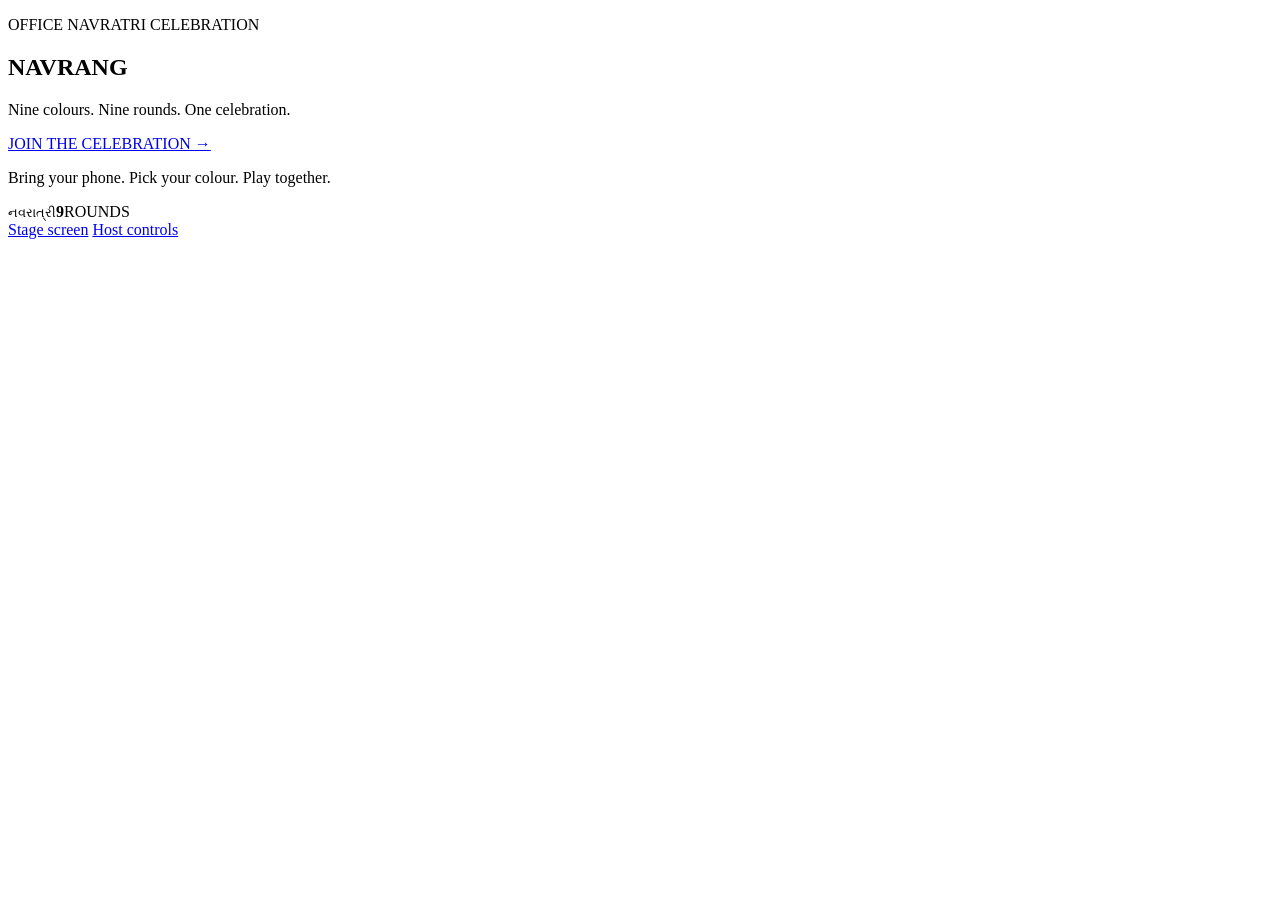
==== index.html @ 5dfbbe2d "Rebrand game as NAVRANG multiplayer experience" ====
<!doctype html>
<html lang="en">
<head>
  <meta charset="utf-8">
  <meta name="viewport" content="width=device-width,initial-scale=1,viewport-fit=cover">
  <meta name="theme-color" content="#100622">
  <title>NAVRANG</title>
  <link rel="preconnect" href="https://fonts.googleapis.com">
  <link rel="preconnect" href="https://fonts.gstatic.com" crossorigin>
  <link href="https://fonts.googleapis.com/css2?family=DM+Sans:wght@400;500;600;700;800&family=Yatra+One&display=swap" rel="stylesheet">
  <link rel="stylesheet" href="./assets/navrang.css">
</head>
<body class="home-page">
  <div class="grain"></div>
  <div class="rangoli-bg"></div>
  <main class="home-shell">
    <section class="home-copy">
      <div class="festive-mark" aria-hidden="true"><span></span><span></span><span></span></div>
      <p class="overline">OFFICE NAVRATRI CELEBRATION</p>
      <h1>NAVRANG</h1>
      <p class="home-tagline">Nine colours. Nine rounds. One celebration.</p>
      <a class="btn btn-primary btn-large" href="./play/?code=NAV26">JOIN THE CELEBRATION <span>→</span></a>
      <p class="home-note">Bring your phone. Pick your colour. Play together.</p>
    </section>

    <section class="home-orbit" aria-hidden="true">
      <div class="mandala mandala-xl">
        <i style="--n:0;--c:#ff5b54"></i><i style="--n:1;--c:#ff9f43"></i><i style="--n:2;--c:#fee440"></i>
        <i style="--n:3;--c:#37d67a"></i><i style="--n:4;--c:#00c2a8"></i><i style="--n:5;--c:#00bbf9"></i>
        <i style="--n:6;--c:#6c63ff"></i><i style="--n:7;--c:#9b5de5"></i><i style="--n:8;--c:#f15bb5"></i>
        <div class="mandala-core"><small>નવરાત્રી</small><b>9</b><span>ROUNDS</span></div>
      </div>
    </section>

    <nav class="home-tools">
      <a href="./stage/?code=NAV26">Stage screen</a>
      <a href="./host/?code=NAV26">Host controls</a>
    </nav>
  </main>
  <script>
    document.querySelectorAll("a").forEach(function(a){
      a.addEventListener("pointerdown",function(){ document.body.classList.add("tap"); });
    });
  </script>
</body>
</html>
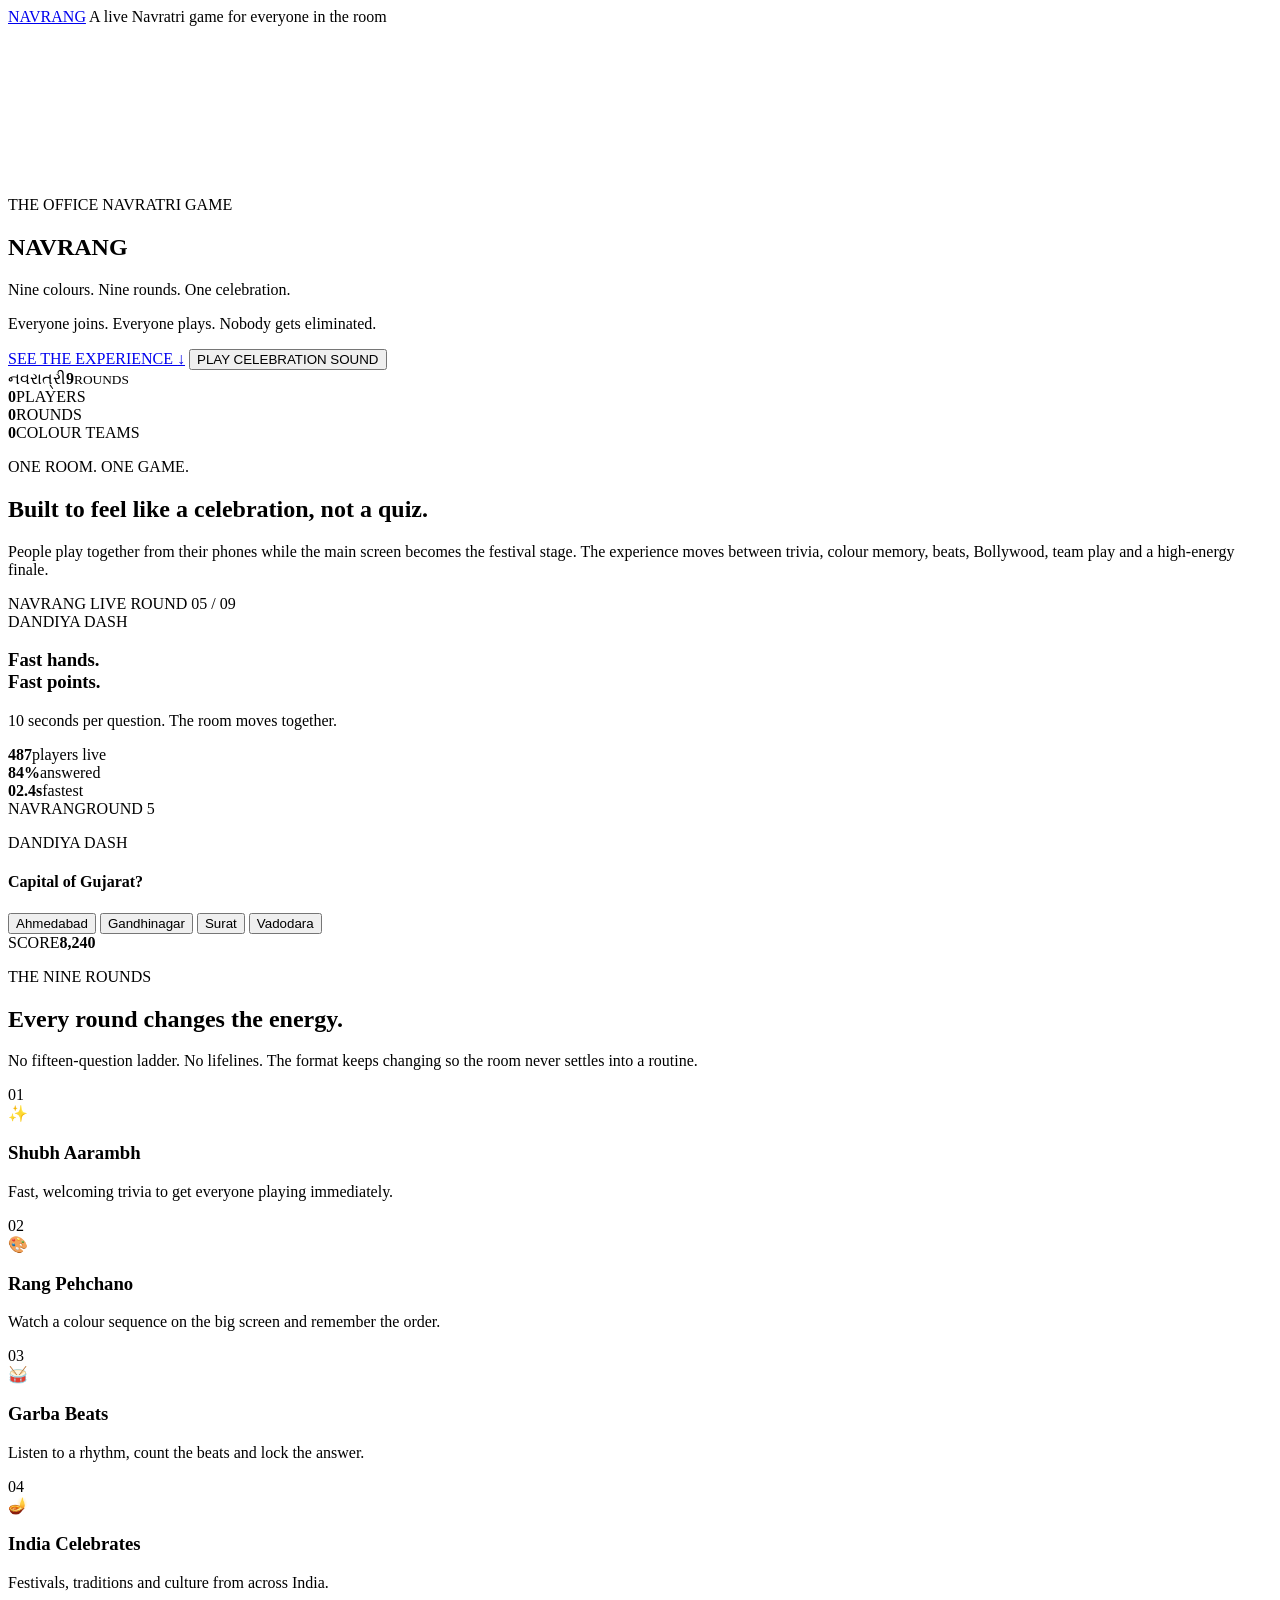
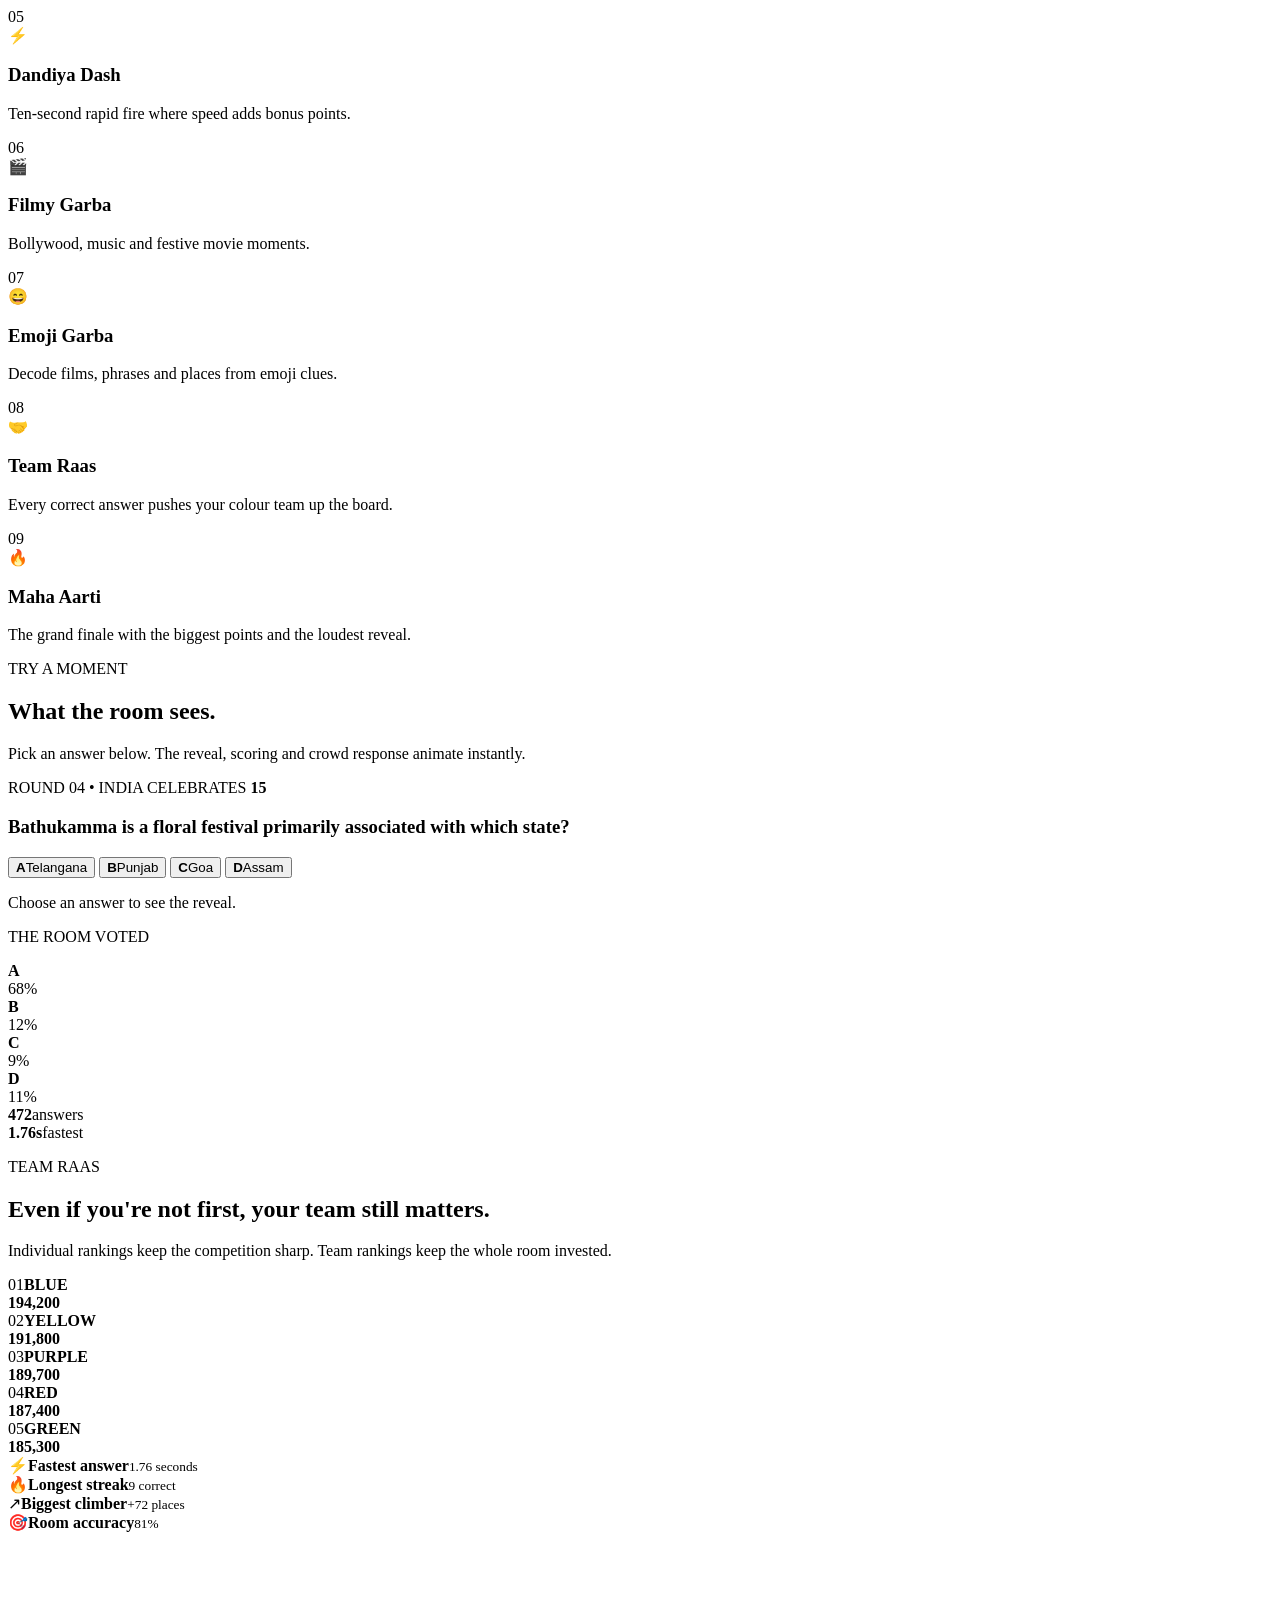
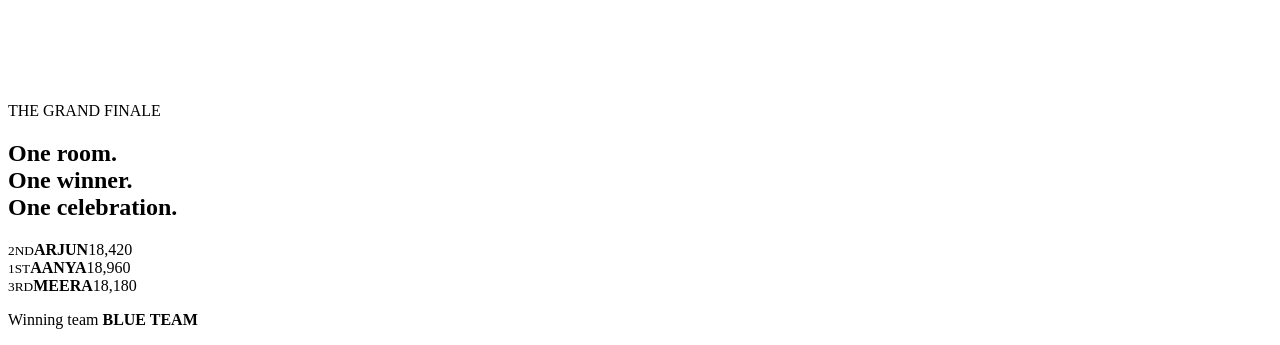
==== commit 464551a5: "Turn NAVRANG into single meeting-ready showcase" ====
--- a/index.html
+++ b/index.html
@@ -3,44 +3,224 @@
 <head>
   <meta charset="utf-8">
   <meta name="viewport" content="width=device-width,initial-scale=1,viewport-fit=cover">
-  <meta name="theme-color" content="#100622">
+  <meta name="theme-color" content="#12061f">
   <title>NAVRANG</title>
+  <meta name="description" content="NAVRANG is a live Navratri celebration game designed for large office audiences.">
   <link rel="preconnect" href="https://fonts.googleapis.com">
   <link rel="preconnect" href="https://fonts.gstatic.com" crossorigin>
   <link href="https://fonts.googleapis.com/css2?family=DM+Sans:wght@400;500;600;700;800&family=Yatra+One&display=swap" rel="stylesheet">
-  <link rel="stylesheet" href="./assets/navrang.css">
+  <link rel="stylesheet" href="./assets/showcase.css">
 </head>
-<body class="home-page">
-  <div class="grain"></div>
-  <div class="rangoli-bg"></div>
-  <main class="home-shell">
-    <section class="home-copy">
-      <div class="festive-mark" aria-hidden="true"><span></span><span></span><span></span></div>
-      <p class="overline">OFFICE NAVRATRI CELEBRATION</p>
-      <h1>NAVRANG</h1>
-      <p class="home-tagline">Nine colours. Nine rounds. One celebration.</p>
-      <a class="btn btn-primary btn-large" href="./play/?code=NAV26">JOIN THE CELEBRATION <span>→</span></a>
-      <p class="home-note">Bring your phone. Pick your colour. Play together.</p>
-    </section>
-
-    <section class="home-orbit" aria-hidden="true">
-      <div class="mandala mandala-xl">
-        <i style="--n:0;--c:#ff5b54"></i><i style="--n:1;--c:#ff9f43"></i><i style="--n:2;--c:#fee440"></i>
-        <i style="--n:3;--c:#37d67a"></i><i style="--n:4;--c:#00c2a8"></i><i style="--n:5;--c:#00bbf9"></i>
-        <i style="--n:6;--c:#6c63ff"></i><i style="--n:7;--c:#9b5de5"></i><i style="--n:8;--c:#f15bb5"></i>
-        <div class="mandala-core"><small>નવરાત્રી</small><b>9</b><span>ROUNDS</span></div>
-      </div>
-    </section>
-
-    <nav class="home-tools">
-      <a href="./stage/?code=NAV26">Stage screen</a>
-      <a href="./host/?code=NAV26">Host controls</a>
-    </nav>
+<body>
+  <div class="noise" aria-hidden="true"></div>
+
+  <header class="topbar">
+    <a class="brand" href="#top">NAVRANG</a>
+    <span class="topline">A live Navratri game for everyone in the room</span>
+  </header>
+
+  <main id="top">
+    <section class="hero">
+      <video class="hero-video" autoplay muted loop playsinline>
+        <source src="./assets/navratri-intro.mp4" type="video/mp4">
+      </video>
+      <div class="hero-glow hero-glow-one"></div>
+      <div class="hero-glow hero-glow-two"></div>
+
+      <div class="hero-copy">
+        <p class="eyebrow">THE OFFICE NAVRATRI GAME</p>
+        <h1>NAVRANG</h1>
+        <p class="hero-line">Nine colours. Nine rounds. One celebration.</p>
+        <p class="hero-sub">Everyone joins. Everyone plays. Nobody gets eliminated.</p>
+        <div class="hero-actions">
+          <a class="primary-btn" href="#experience">SEE THE EXPERIENCE <span>↓</span></a>
+          <button class="sound-btn" id="soundBtn" type="button">PLAY CELEBRATION SOUND</button>
+        </div>
+      </div>
+
+      <div class="hero-mandala" aria-hidden="true">
+        <div class="petal" style="--i:0;--c:#ff5b54"></div>
+        <div class="petal" style="--i:1;--c:#ff9f43"></div>
+        <div class="petal" style="--i:2;--c:#fee440"></div>
+        <div class="petal" style="--i:3;--c:#37d67a"></div>
+        <div class="petal" style="--i:4;--c:#00c2a8"></div>
+        <div class="petal" style="--i:5;--c:#00bbf9"></div>
+        <div class="petal" style="--i:6;--c:#6c63ff"></div>
+        <div class="petal" style="--i:7;--c:#9b5de5"></div>
+        <div class="petal" style="--i:8;--c:#f15bb5"></div>
+        <div class="mandala-center"><span>નવરાત્રી</span><b>9</b><small>ROUNDS</small></div>
+      </div>
+
+      <div class="hero-stats">
+        <div><strong data-count="500">0</strong><span>PLAYERS</span></div>
+        <div><strong data-count="9">0</strong><span>ROUNDS</span></div>
+        <div><strong data-count="5">0</strong><span>COLOUR TEAMS</span></div>
+      </div>
+    </section>
+
+    <section class="section intro" id="experience">
+      <div class="section-copy">
+        <p class="eyebrow">ONE ROOM. ONE GAME.</p>
+        <h2>Built to feel like a celebration, not a quiz.</h2>
+        <p>People play together from their phones while the main screen becomes the festival stage. The experience moves between trivia, colour memory, beats, Bollywood, team play and a high-energy finale.</p>
+      </div>
+
+      <div class="stage-preview">
+        <div class="stage-screen">
+          <div class="stage-header">
+            <span>NAVRANG LIVE</span>
+            <span>ROUND 05 / 09</span>
+          </div>
+          <div class="stage-title">
+            <span class="round-chip">DANDIYA DASH</span>
+            <h3>Fast hands.<br>Fast points.</h3>
+            <p>10 seconds per question. The room moves together.</p>
+          </div>
+          <div class="stage-ticker">
+            <div><b>487</b><span>players live</span></div>
+            <div><b>84%</b><span>answered</span></div>
+            <div><b>02.4s</b><span>fastest</span></div>
+          </div>
+        </div>
+
+        <div class="phone-preview">
+          <div class="phone-top"><span>NAVRANG</span><span>ROUND 5</span></div>
+          <p class="phone-category">DANDIYA DASH</p>
+          <h4>Capital of Gujarat?</h4>
+          <button>Ahmedabad</button>
+          <button class="phone-selected">Gandhinagar</button>
+          <button>Surat</button>
+          <button>Vadodara</button>
+          <div class="phone-score"><span>SCORE</span><strong>8,240</strong></div>
+        </div>
+      </div>
+    </section>
+
+    <section class="section rounds-section">
+      <div class="section-heading">
+        <div>
+          <p class="eyebrow">THE NINE ROUNDS</p>
+          <h2>Every round changes the energy.</h2>
+        </div>
+        <p>No fifteen-question ladder. No lifelines. The format keeps changing so the room never settles into a routine.</p>
+      </div>
+
+      <div class="round-grid">
+        <article class="round-card" style="--accent:#ffb347">
+          <span>01</span><div class="round-icon">✨</div><h3>Shubh Aarambh</h3><p>Fast, welcoming trivia to get everyone playing immediately.</p>
+        </article>
+        <article class="round-card" style="--accent:#ff4d8d">
+          <span>02</span><div class="round-icon">🎨</div><h3>Rang Pehchano</h3><p>Watch a colour sequence on the big screen and remember the order.</p>
+        </article>
+        <article class="round-card" style="--accent:#9b5de5">
+          <span>03</span><div class="round-icon">🥁</div><h3>Garba Beats</h3><p>Listen to a rhythm, count the beats and lock the answer.</p>
+        </article>
+        <article class="round-card" style="--accent:#00c2a8">
+          <span>04</span><div class="round-icon">🪔</div><h3>India Celebrates</h3><p>Festivals, traditions and culture from across India.</p>
+        </article>
+        <article class="round-card" style="--accent:#ff6b35">
+          <span>05</span><div class="round-icon">⚡</div><h3>Dandiya Dash</h3><p>Ten-second rapid fire where speed adds bonus points.</p>
+        </article>
+        <article class="round-card" style="--accent:#ffd166">
+          <span>06</span><div class="round-icon">🎬</div><h3>Filmy Garba</h3><p>Bollywood, music and festive movie moments.</p>
+        </article>
+        <article class="round-card" style="--accent:#f15bb5">
+          <span>07</span><div class="round-icon">😄</div><h3>Emoji Garba</h3><p>Decode films, phrases and places from emoji clues.</p>
+        </article>
+        <article class="round-card" style="--accent:#00bbf9">
+          <span>08</span><div class="round-icon">🤝</div><h3>Team Raas</h3><p>Every correct answer pushes your colour team up the board.</p>
+        </article>
+        <article class="round-card finale-card" style="--accent:#fee440">
+          <span>09</span><div class="round-icon">🔥</div><h3>Maha Aarti</h3><p>The grand finale with the biggest points and the loudest reveal.</p>
+        </article>
+      </div>
+    </section>
+
+    <section class="section live-demo-section">
+      <div class="section-heading">
+        <div>
+          <p class="eyebrow">TRY A MOMENT</p>
+          <h2>What the room sees.</h2>
+        </div>
+        <p>Pick an answer below. The reveal, scoring and crowd response animate instantly.</p>
+      </div>
+
+      <div class="live-demo">
+        <div class="question-card">
+          <div class="question-top">
+            <span>ROUND 04 • INDIA CELEBRATES</span>
+            <strong id="demoTimer">15</strong>
+          </div>
+          <h3>Bathukamma is a floral festival primarily associated with which state?</h3>
+          <div class="answer-grid" id="answerGrid">
+            <button data-answer="0"><b>A</b><span>Telangana</span></button>
+            <button data-answer="1"><b>B</b><span>Punjab</span></button>
+            <button data-answer="2"><b>C</b><span>Goa</span></button>
+            <button data-answer="3"><b>D</b><span>Assam</span></button>
+          </div>
+          <div class="demo-result" id="demoResult">
+            <p>Choose an answer to see the reveal.</p>
+          </div>
+        </div>
+
+        <div class="crowd-card">
+          <p class="eyebrow">THE ROOM VOTED</p>
+          <div class="vote-row"><b>A</b><div><i data-width="68"></i></div><span>68%</span></div>
+          <div class="vote-row"><b>B</b><div><i data-width="12"></i></div><span>12%</span></div>
+          <div class="vote-row"><b>C</b><div><i data-width="9"></i></div><span>9%</span></div>
+          <div class="vote-row"><b>D</b><div><i data-width="11"></i></div><span>11%</span></div>
+
+          <div class="crowd-meta">
+            <div><strong>472</strong><span>answers</span></div>
+            <div><strong>1.76s</strong><span>fastest</span></div>
+          </div>
+        </div>
+      </div>
+    </section>
+
+    <section class="section teams-section">
+      <div class="section-heading">
+        <div>
+          <p class="eyebrow">TEAM RAAS</p>
+          <h2>Even if you're not first, your team still matters.</h2>
+        </div>
+        <p>Individual rankings keep the competition sharp. Team rankings keep the whole room invested.</p>
+      </div>
+
+      <div class="team-board">
+        <div class="team-row" style="--team:#00bbf9"><span>01</span><b>BLUE</b><div><i style="--w:96%"></i></div><strong>194,200</strong></div>
+        <div class="team-row" style="--team:#fee440"><span>02</span><b>YELLOW</b><div><i style="--w:91%"></i></div><strong>191,800</strong></div>
+        <div class="team-row" style="--team:#9b5de5"><span>03</span><b>PURPLE</b><div><i style="--w:86%"></i></div><strong>189,700</strong></div>
+        <div class="team-row" style="--team:#ff5b54"><span>04</span><b>RED</b><div><i style="--w:79%"></i></div><strong>187,400</strong></div>
+        <div class="team-row" style="--team:#37d67a"><span>05</span><b>GREEN</b><div><i style="--w:72%"></i></div><strong>185,300</strong></div>
+      </div>
+
+      <div class="micro-awards">
+        <div><span>⚡</span><strong>Fastest answer</strong><small>1.76 seconds</small></div>
+        <div><span>🔥</span><strong>Longest streak</strong><small>9 correct</small></div>
+        <div><span>↗</span><strong>Biggest climber</strong><small>+72 places</small></div>
+        <div><span>🎯</span><strong>Room accuracy</strong><small>81%</small></div>
+      </div>
+    </section>
+
+    <section class="final-section">
+      <video class="final-video" autoplay muted loop playsinline>
+        <source src="./assets/navratri-victory.mp4" type="video/mp4">
+      </video>
+      <canvas id="confetti"></canvas>
+      <div class="final-copy">
+        <p class="eyebrow">THE GRAND FINALE</p>
+        <h2>One room.<br>One winner.<br><span>One celebration.</span></h2>
+        <div class="podium">
+          <div class="podium-place second"><small>2ND</small><strong>ARJUN</strong><span>18,420</span></div>
+          <div class="podium-place first"><small>1ST</small><strong>AANYA</strong><span>18,960</span></div>
+          <div class="podium-place third"><small>3RD</small><strong>MEERA</strong><span>18,180</span></div>
+        </div>
+        <p class="winning-team">Winning team <strong>BLUE TEAM</strong></p>
+      </div>
+    </section>
   </main>
-  <script>
-    document.querySelectorAll("a").forEach(function(a){
-      a.addEventListener("pointerdown",function(){ document.body.classList.add("tap"); });
-    });
-  </script>
+
+  <script src="./assets/showcase.js"></script>
 </body>
 </html>
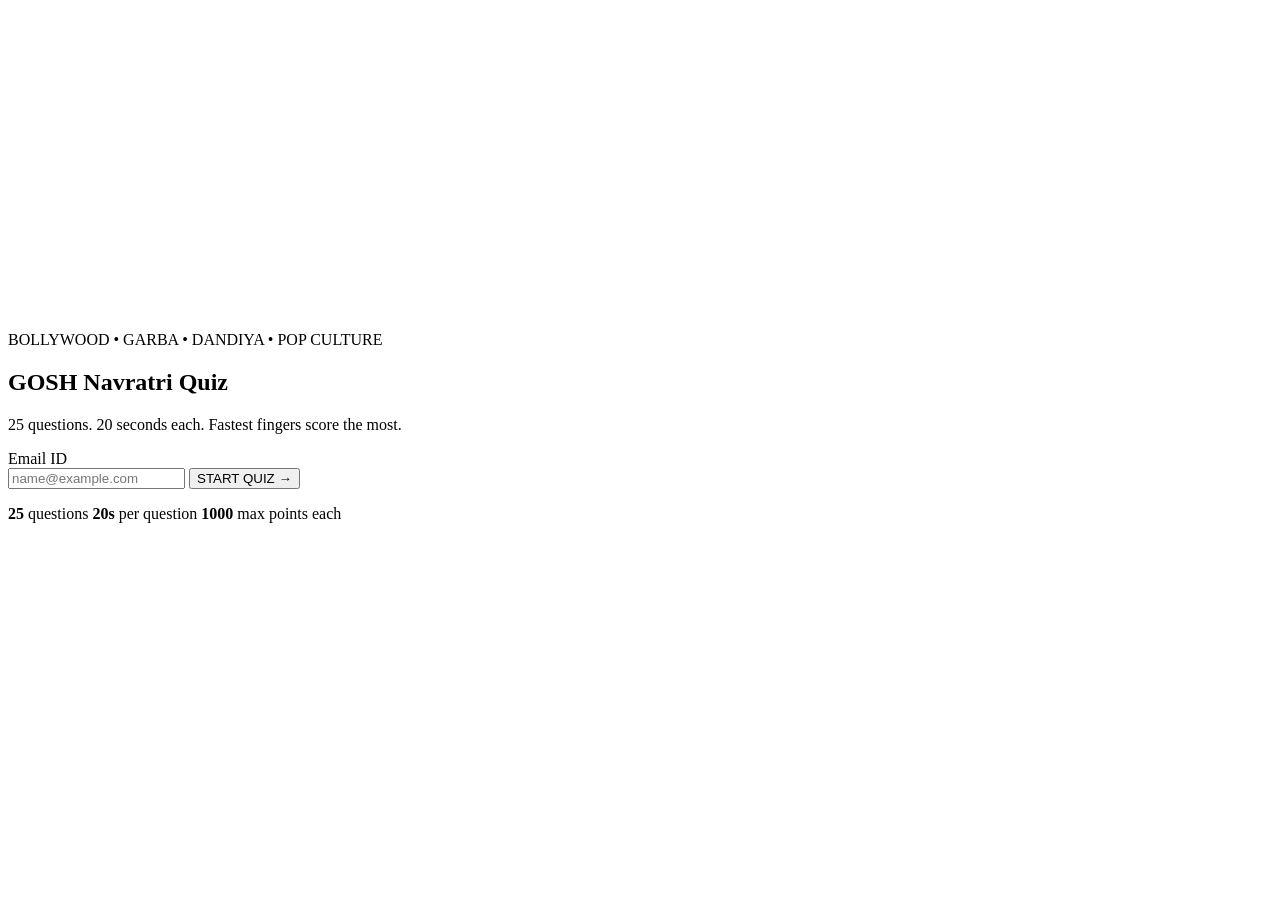
==== commit 1384f45f: "Build GOSH Navratri fastest-finger quiz" ====
--- a/index.html
+++ b/index.html
@@ -2,225 +2,99 @@
 <html lang="en">
 <head>
   <meta charset="utf-8">
-  <meta name="viewport" content="width=device-width,initial-scale=1,viewport-fit=cover">
-  <meta name="theme-color" content="#12061f">
-  <title>NAVRANG</title>
-  <meta name="description" content="NAVRANG is a live Navratri celebration game designed for large office audiences.">
+  <meta name="viewport" content="width=device-width,initial-scale=1,viewport-fit=cover,user-scalable=no">
+  <meta name="theme-color" content="#070b11">
+  <title>GOSH Navratri Quiz</title>
+  <meta name="description" content="GOSH Navratri Quiz - 25 Bollywood and Navratri culture questions. Fastest fingers first.">
   <link rel="preconnect" href="https://fonts.googleapis.com">
   <link rel="preconnect" href="https://fonts.gstatic.com" crossorigin>
-  <link href="https://fonts.googleapis.com/css2?family=DM+Sans:wght@400;500;600;700;800&family=Yatra+One&display=swap" rel="stylesheet">
-  <link rel="stylesheet" href="./assets/showcase.css">
+  <link href="https://fonts.googleapis.com/css2?family=DM+Sans:wght@400;500;600;700;800&display=swap" rel="stylesheet">
+  <link rel="stylesheet" href="./assets/quiz.css">
 </head>
 <body>
-  <div class="noise" aria-hidden="true"></div>
+  <main id="app">
+    <section id="startScreen" class="screen start-screen">
+      <div class="festive-dots" aria-hidden="true"></div>
+      <div class="start-card">
+        <img class="gosh-logo" src="./assets/gosh-logo.webp" alt="GOSH - GUS on Staff Happiness">
+        <p class="kicker">BOLLYWOOD • GARBA • DANDIYA • POP CULTURE</p>
+        <h1>GOSH Navratri Quiz</h1>
+        <p class="sub">25 questions. 20 seconds each. Fastest fingers score the most.</p>
 
-  <header class="topbar">
-    <a class="brand" href="#top">NAVRANG</a>
-    <span class="topline">A live Navratri game for everyone in the room</span>
-  </header>
+        <form id="startForm" novalidate>
+          <label for="email">Email ID</label>
+          <div class="email-row">
+            <input id="email" type="email" autocomplete="email" placeholder="name@example.com" required>
+            <button id="startButton" type="submit">START QUIZ <span>→</span></button>
+          </div>
+          <p id="startError" class="error" aria-live="polite"></p>
+        </form>
 
-  <main id="top">
-    <section class="hero">
-      <video class="hero-video" autoplay muted loop playsinline>
-        <source src="./assets/navratri-intro.mp4" type="video/mp4">
-      </video>
-      <div class="hero-glow hero-glow-one"></div>
-      <div class="hero-glow hero-glow-two"></div>
-
-      <div class="hero-copy">
-        <p class="eyebrow">THE OFFICE NAVRATRI GAME</p>
-        <h1>NAVRANG</h1>
-        <p class="hero-line">Nine colours. Nine rounds. One celebration.</p>
-        <p class="hero-sub">Everyone joins. Everyone plays. Nobody gets eliminated.</p>
-        <div class="hero-actions">
-          <a class="primary-btn" href="#experience">SEE THE EXPERIENCE <span>↓</span></a>
-          <button class="sound-btn" id="soundBtn" type="button">PLAY CELEBRATION SOUND</button>
-        </div>
-      </div>
-
-      <div class="hero-mandala" aria-hidden="true">
-        <div class="petal" style="--i:0;--c:#ff5b54"></div>
-        <div class="petal" style="--i:1;--c:#ff9f43"></div>
-        <div class="petal" style="--i:2;--c:#fee440"></div>
-        <div class="petal" style="--i:3;--c:#37d67a"></div>
-        <div class="petal" style="--i:4;--c:#00c2a8"></div>
-        <div class="petal" style="--i:5;--c:#00bbf9"></div>
-        <div class="petal" style="--i:6;--c:#6c63ff"></div>
-        <div class="petal" style="--i:7;--c:#9b5de5"></div>
-        <div class="petal" style="--i:8;--c:#f15bb5"></div>
-        <div class="mandala-center"><span>નવરાત્રી</span><b>9</b><small>ROUNDS</small></div>
-      </div>
-
-      <div class="hero-stats">
-        <div><strong data-count="500">0</strong><span>PLAYERS</span></div>
-        <div><strong data-count="9">0</strong><span>ROUNDS</span></div>
-        <div><strong data-count="5">0</strong><span>COLOUR TEAMS</span></div>
-      </div>
-    </section>
-
-    <section class="section intro" id="experience">
-      <div class="section-copy">
-        <p class="eyebrow">ONE ROOM. ONE GAME.</p>
-        <h2>Built to feel like a celebration, not a quiz.</h2>
-        <p>People play together from their phones while the main screen becomes the festival stage. The experience moves between trivia, colour memory, beats, Bollywood, team play and a high-energy finale.</p>
-      </div>
-
-      <div class="stage-preview">
-        <div class="stage-screen">
-          <div class="stage-header">
-            <span>NAVRANG LIVE</span>
-            <span>ROUND 05 / 09</span>
-          </div>
-          <div class="stage-title">
-            <span class="round-chip">DANDIYA DASH</span>
-            <h3>Fast hands.<br>Fast points.</h3>
-            <p>10 seconds per question. The room moves together.</p>
-          </div>
-          <div class="stage-ticker">
-            <div><b>487</b><span>players live</span></div>
-            <div><b>84%</b><span>answered</span></div>
-            <div><b>02.4s</b><span>fastest</span></div>
-          </div>
-        </div>
-
-        <div class="phone-preview">
-          <div class="phone-top"><span>NAVRANG</span><span>ROUND 5</span></div>
-          <p class="phone-category">DANDIYA DASH</p>
-          <h4>Capital of Gujarat?</h4>
-          <button>Ahmedabad</button>
-          <button class="phone-selected">Gandhinagar</button>
-          <button>Surat</button>
-          <button>Vadodara</button>
-          <div class="phone-score"><span>SCORE</span><strong>8,240</strong></div>
+        <div class="rules">
+          <span><b>25</b> questions</span>
+          <span><b>20s</b> per question</span>
+          <span><b>1000</b> max points each</span>
         </div>
       </div>
     </section>
 
-    <section class="section rounds-section">
-      <div class="section-heading">
-        <div>
-          <p class="eyebrow">THE NINE ROUNDS</p>
-          <h2>Every round changes the energy.</h2>
+    <section id="quizScreen" class="screen quiz-screen" hidden>
+      <header class="quiz-header">
+        <img src="./assets/gosh-logo.webp" alt="GOSH">
+        <div class="question-count"><span>QUESTION</span><strong id="questionNumber">1 / 25</strong></div>
+        <div class="score-box"><span>SCORE</span><strong id="score">0</strong></div>
+      </header>
+
+      <div class="progress-track"><i id="progressBar"></i></div>
+
+      <div class="quiz-main">
+        <div class="timer-wrap" aria-label="Question timer">
+          <svg viewBox="0 0 120 120" aria-hidden="true">
+            <circle class="timer-bg" cx="60" cy="60" r="52"></circle>
+            <circle id="timerRing" class="timer-ring" cx="60" cy="60" r="52"></circle>
+          </svg>
+          <div><strong id="timer">20</strong><span>SECONDS</span></div>
         </div>
-        <p>No fifteen-question ladder. No lifelines. The format keeps changing so the room never settles into a routine.</p>
+
+        <div class="question-wrap">
+          <p id="category" class="category">BOLLYWOOD</p>
+          <h2 id="questionText"></h2>
+          <div id="answers" class="answers"></div>
+          <div id="feedback" class="feedback" aria-live="polite"></div>
+        </div>
       </div>
 
-      <div class="round-grid">
-        <article class="round-card" style="--accent:#ffb347">
-          <span>01</span><div class="round-icon">✨</div><h3>Shubh Aarambh</h3><p>Fast, welcoming trivia to get everyone playing immediately.</p>
-        </article>
-        <article class="round-card" style="--accent:#ff4d8d">
-          <span>02</span><div class="round-icon">🎨</div><h3>Rang Pehchano</h3><p>Watch a colour sequence on the big screen and remember the order.</p>
-        </article>
-        <article class="round-card" style="--accent:#9b5de5">
-          <span>03</span><div class="round-icon">🥁</div><h3>Garba Beats</h3><p>Listen to a rhythm, count the beats and lock the answer.</p>
-        </article>
-        <article class="round-card" style="--accent:#00c2a8">
-          <span>04</span><div class="round-icon">🪔</div><h3>India Celebrates</h3><p>Festivals, traditions and culture from across India.</p>
-        </article>
-        <article class="round-card" style="--accent:#ff6b35">
-          <span>05</span><div class="round-icon">⚡</div><h3>Dandiya Dash</h3><p>Ten-second rapid fire where speed adds bonus points.</p>
-        </article>
-        <article class="round-card" style="--accent:#ffd166">
-          <span>06</span><div class="round-icon">🎬</div><h3>Filmy Garba</h3><p>Bollywood, music and festive movie moments.</p>
-        </article>
-        <article class="round-card" style="--accent:#f15bb5">
-          <span>07</span><div class="round-icon">😄</div><h3>Emoji Garba</h3><p>Decode films, phrases and places from emoji clues.</p>
-        </article>
-        <article class="round-card" style="--accent:#00bbf9">
-          <span>08</span><div class="round-icon">🤝</div><h3>Team Raas</h3><p>Every correct answer pushes your colour team up the board.</p>
-        </article>
-        <article class="round-card finale-card" style="--accent:#fee440">
-          <span>09</span><div class="round-icon">🔥</div><h3>Maha Aarti</h3><p>The grand finale with the biggest points and the loudest reveal.</p>
-        </article>
+      <footer class="quiz-footer">
+        <span id="playerEmail"></span>
+        <span>FASTEST FINGERS FIRST</span>
+      </footer>
+    </section>
+
+    <section id="resultScreen" class="screen result-screen" hidden>
+      <div class="result-card">
+        <img class="result-logo" src="./assets/gosh-logo.webp" alt="GOSH">
+        <p class="kicker">QUIZ COMPLETE</p>
+        <h2>That was filmi.</h2>
+        <div class="final-score"><span>FINAL SCORE</span><strong id="finalScore">0</strong><small>/ 25,000</small></div>
+        <div class="result-stats">
+          <div><span>CORRECT</span><strong id="correctCount">0 / 25</strong></div>
+          <div><span>AVG RESPONSE</span><strong id="avgTime">0.00s</strong></div>
+          <div><span>FASTEST</span><strong id="fastestTime">0.00s</strong></div>
+        </div>
+        <p id="resultEmail" class="result-email"></p>
+        <button id="restartButton" class="restart-btn">PLAY AGAIN</button>
       </div>
     </section>
 
-    <section class="section live-demo-section">
-      <div class="section-heading">
-        <div>
-          <p class="eyebrow">TRY A MOMENT</p>
-          <h2>What the room sees.</h2>
-        </div>
-        <p>Pick an answer below. The reveal, scoring and crowd response animate instantly.</p>
+    <div id="fullscreenGuard" class="fullscreen-guard" hidden>
+      <div>
+        <div class="guard-icon">↗</div>
+        <h2>Full screen required</h2>
+        <p>The quiz is paused. Return to full screen to continue.</p>
+        <button id="resumeFullscreen">RETURN TO FULL SCREEN</button>
       </div>
-
-      <div class="live-demo">
-        <div class="question-card">
-          <div class="question-top">
-            <span>ROUND 04 • INDIA CELEBRATES</span>
-            <strong id="demoTimer">15</strong>
-          </div>
-          <h3>Bathukamma is a floral festival primarily associated with which state?</h3>
-          <div class="answer-grid" id="answerGrid">
-            <button data-answer="0"><b>A</b><span>Telangana</span></button>
-            <button data-answer="1"><b>B</b><span>Punjab</span></button>
-            <button data-answer="2"><b>C</b><span>Goa</span></button>
-            <button data-answer="3"><b>D</b><span>Assam</span></button>
-          </div>
-          <div class="demo-result" id="demoResult">
-            <p>Choose an answer to see the reveal.</p>
-          </div>
-        </div>
-
-        <div class="crowd-card">
-          <p class="eyebrow">THE ROOM VOTED</p>
-          <div class="vote-row"><b>A</b><div><i data-width="68"></i></div><span>68%</span></div>
-          <div class="vote-row"><b>B</b><div><i data-width="12"></i></div><span>12%</span></div>
-          <div class="vote-row"><b>C</b><div><i data-width="9"></i></div><span>9%</span></div>
-          <div class="vote-row"><b>D</b><div><i data-width="11"></i></div><span>11%</span></div>
-
-          <div class="crowd-meta">
-            <div><strong>472</strong><span>answers</span></div>
-            <div><strong>1.76s</strong><span>fastest</span></div>
-          </div>
-        </div>
-      </div>
-    </section>
-
-    <section class="section teams-section">
-      <div class="section-heading">
-        <div>
-          <p class="eyebrow">TEAM RAAS</p>
-          <h2>Even if you're not first, your team still matters.</h2>
-        </div>
-        <p>Individual rankings keep the competition sharp. Team rankings keep the whole room invested.</p>
-      </div>
-
-      <div class="team-board">
-        <div class="team-row" style="--team:#00bbf9"><span>01</span><b>BLUE</b><div><i style="--w:96%"></i></div><strong>194,200</strong></div>
-        <div class="team-row" style="--team:#fee440"><span>02</span><b>YELLOW</b><div><i style="--w:91%"></i></div><strong>191,800</strong></div>
-        <div class="team-row" style="--team:#9b5de5"><span>03</span><b>PURPLE</b><div><i style="--w:86%"></i></div><strong>189,700</strong></div>
-        <div class="team-row" style="--team:#ff5b54"><span>04</span><b>RED</b><div><i style="--w:79%"></i></div><strong>187,400</strong></div>
-        <div class="team-row" style="--team:#37d67a"><span>05</span><b>GREEN</b><div><i style="--w:72%"></i></div><strong>185,300</strong></div>
-      </div>
-
-      <div class="micro-awards">
-        <div><span>⚡</span><strong>Fastest answer</strong><small>1.76 seconds</small></div>
-        <div><span>🔥</span><strong>Longest streak</strong><small>9 correct</small></div>
-        <div><span>↗</span><strong>Biggest climber</strong><small>+72 places</small></div>
-        <div><span>🎯</span><strong>Room accuracy</strong><small>81%</small></div>
-      </div>
-    </section>
-
-    <section class="final-section">
-      <video class="final-video" autoplay muted loop playsinline>
-        <source src="./assets/navratri-victory.mp4" type="video/mp4">
-      </video>
-      <canvas id="confetti"></canvas>
-      <div class="final-copy">
-        <p class="eyebrow">THE GRAND FINALE</p>
-        <h2>One room.<br>One winner.<br><span>One celebration.</span></h2>
-        <div class="podium">
-          <div class="podium-place second"><small>2ND</small><strong>ARJUN</strong><span>18,420</span></div>
-          <div class="podium-place first"><small>1ST</small><strong>AANYA</strong><span>18,960</span></div>
-          <div class="podium-place third"><small>3RD</small><strong>MEERA</strong><span>18,180</span></div>
-        </div>
-        <p class="winning-team">Winning team <strong>BLUE TEAM</strong></p>
-      </div>
-    </section>
+    </div>
   </main>
-
-  <script src="./assets/showcase.js"></script>
+  <script src="./assets/quiz.js"></script>
 </body>
 </html>
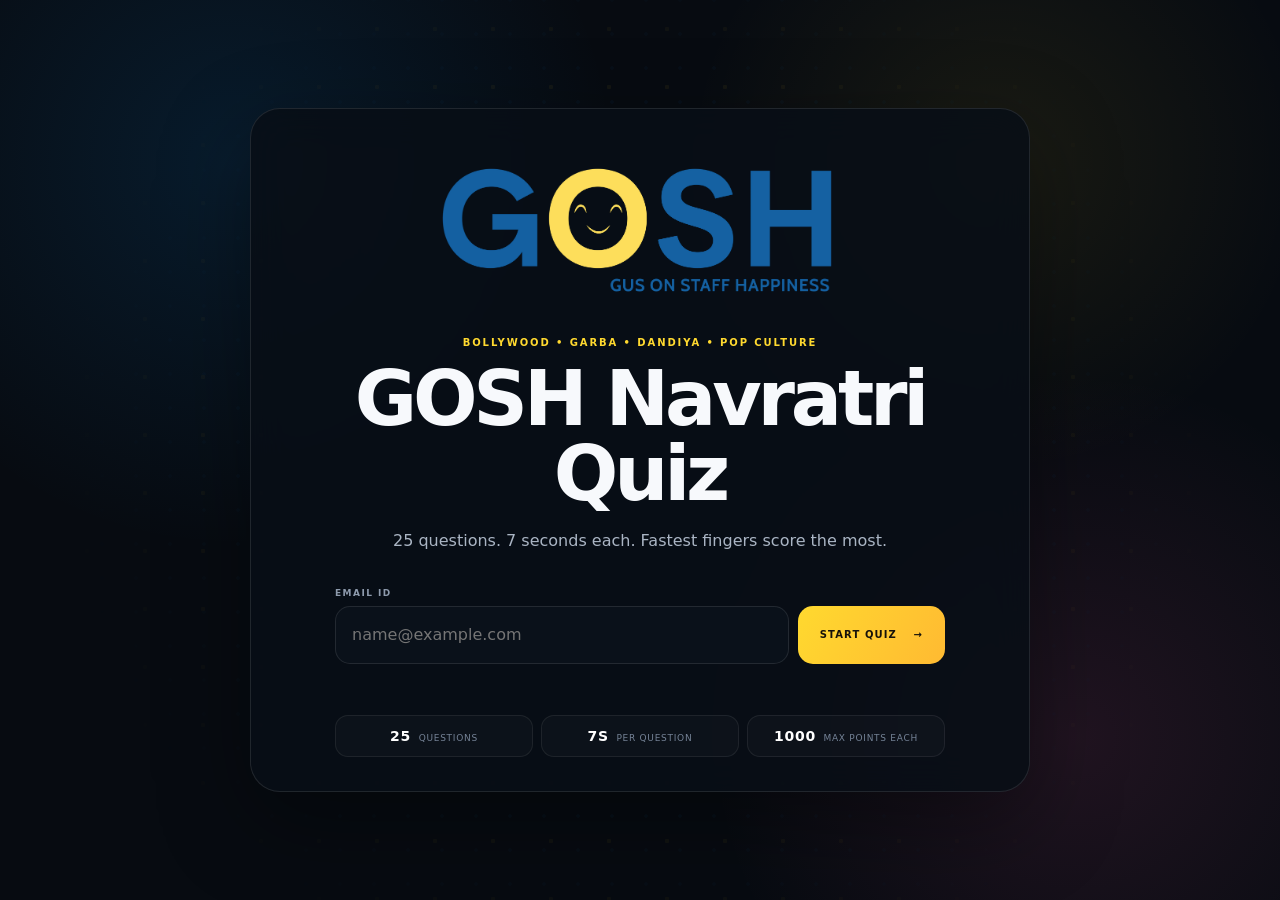
==== commit 8b241ff0: "Update GOSH quiz timing copy" ====
--- a/index.html
+++ b/index.html
@@ -19,7 +19,7 @@
         <img class="gosh-logo" src="./assets/gosh-logo.webp" alt="GOSH - GUS on Staff Happiness">
         <p class="kicker">BOLLYWOOD • GARBA • DANDIYA • POP CULTURE</p>
         <h1>GOSH Navratri Quiz</h1>
-        <p class="sub">25 questions. 20 seconds each. Fastest fingers score the most.</p>
+        <p class="sub">25 questions. 7 seconds each. Fastest fingers score the most.</p>
 
         <form id="startForm" novalidate>
           <label for="email">Email ID</label>
@@ -32,7 +32,7 @@
 
         <div class="rules">
           <span><b>25</b> questions</span>
-          <span><b>20s</b> per question</span>
+          <span><b>7s</b> per question</span>
           <span><b>1000</b> max points each</span>
         </div>
       </div>
@@ -53,7 +53,7 @@
             <circle class="timer-bg" cx="60" cy="60" r="52"></circle>
             <circle id="timerRing" class="timer-ring" cx="60" cy="60" r="52"></circle>
           </svg>
-          <div><strong id="timer">20</strong><span>SECONDS</span></div>
+          <div><strong id="timer">7</strong><span>SECONDS</span></div>
         </div>
 
         <div class="question-wrap">
--- a/assets/quiz.css
+++ b/assets/quiz.css
@@ -0,0 +1,135 @@
+:root{
+  --bg:#070b11;
+  --panel:#0d131d;
+  --panel2:#111a27;
+  --line:rgba(255,255,255,.10);
+  --text:#f7f9fc;
+  --muted:#8290a3;
+  --blue:#0874c9;
+  --blue2:#0e8ce8;
+  --yellow:#ffd92f;
+  --orange:#ff8a35;
+  --pink:#f15b9e;
+  --green:#32d583;
+  --red:#ff5c68;
+  --shadow:0 30px 90px rgba(0,0,0,.36);
+}
+*{box-sizing:border-box}
+html,body{margin:0;min-height:100%;background:var(--bg);color:var(--text);font-family:"DM Sans",system-ui,sans-serif}
+body{min-height:100vh;overflow:hidden}
+button,input{font:inherit}
+button{cursor:pointer}
+[hidden]{display:none!important}
+.screen{min-height:100vh;width:100%;position:relative}
+.start-screen{display:grid;place-items:center;padding:28px;background:
+  radial-gradient(circle at 18% 18%,rgba(14,140,232,.13),transparent 30%),
+  radial-gradient(circle at 84% 82%,rgba(241,91,158,.11),transparent 28%),
+  radial-gradient(circle at 78% 18%,rgba(255,217,47,.08),transparent 25%),
+  var(--bg);overflow:hidden}
+.festive-dots{position:absolute;inset:0;opacity:.18;background-image:
+  radial-gradient(circle,rgba(255,217,47,.75) 0 2px,transparent 2.5px),
+  radial-gradient(circle,rgba(14,140,232,.55) 0 1.5px,transparent 2px);
+  background-size:58px 58px,34px 34px;background-position:0 0,17px 17px;
+  mask-image:radial-gradient(circle at center,#000,transparent 75%)}
+.start-card{position:relative;z-index:2;width:min(780px,100%);text-align:center;padding:42px 38px 34px;border:1px solid var(--line);border-radius:30px;background:rgba(9,14,22,.88);box-shadow:var(--shadow);backdrop-filter:blur(18px)}
+.gosh-logo{display:block;width:min(410px,75%);height:auto;margin:0 auto 28px}
+.kicker{margin:0 0 14px;color:var(--yellow);font-size:10px;font-weight:800;letter-spacing:.19em}
+h1{font-size:clamp(42px,7vw,76px);line-height:.98;letter-spacing:-.055em;margin:0 0 18px}
+.sub{margin:0 auto 34px;color:#aab5c4;font-size:16px;line-height:1.55}
+#startForm{text-align:left;max-width:610px;margin:auto}
+#startForm label{display:block;margin:0 0 8px;font-size:9px;font-weight:800;letter-spacing:.16em;color:#8d9aac;text-transform:uppercase}
+.email-row{display:grid;grid-template-columns:1fr auto;gap:9px}
+.email-row input{min-width:0;height:58px;border-radius:15px;border:1px solid var(--line);background:#0a111a;color:white;padding:0 16px;font-size:16px;outline:none}
+.email-row input:focus{border-color:rgba(14,140,232,.7);box-shadow:0 0 0 4px rgba(14,140,232,.09)}
+.email-row button,.restart-btn,.fullscreen-guard button{height:58px;border:0;border-radius:15px;padding:0 22px;background:linear-gradient(120deg,var(--yellow),#ffba32);color:#16120a;font-size:10px;font-weight:900;letter-spacing:.11em}
+.email-row button span{margin-left:12px}
+.error{min-height:18px;margin:8px 2px 0;color:#ff818a;font-size:11px}
+.rules{display:grid;grid-template-columns:repeat(3,1fr);gap:8px;margin:25px auto 0;max-width:610px}
+.rules span{padding:12px 8px;border:1px solid rgba(255,255,255,.07);border-radius:13px;color:#758397;font-size:9px;letter-spacing:.08em;text-transform:uppercase;background:rgba(255,255,255,.025)}
+.rules b{color:white;font-size:14px;margin-right:4px}
+.quiz-screen{display:flex;flex-direction:column;background:
+  radial-gradient(circle at 90% 10%,rgba(14,140,232,.11),transparent 30%),
+  radial-gradient(circle at 5% 90%,rgba(241,91,158,.07),transparent 30%),var(--bg)}
+.quiz-header{height:78px;padding:0 clamp(18px,3.5vw,52px);display:grid;grid-template-columns:1fr auto auto;align-items:center;gap:34px;border-bottom:1px solid rgba(255,255,255,.06)}
+.quiz-header img{width:165px;height:auto}
+.question-count,.score-box{text-align:right}
+.question-count span,.score-box span{display:block;font-size:7px;font-weight:800;letter-spacing:.15em;color:#6f7e91}
+.question-count strong,.score-box strong{font-size:17px}
+.score-box strong{color:var(--yellow)}
+.progress-track{height:3px;background:rgba(255,255,255,.05)}
+.progress-track i{display:block;height:100%;width:4%;background:linear-gradient(90deg,var(--blue2),var(--yellow));transition:width .4s ease}
+.quiz-main{flex:1;width:min(1220px,100%);margin:auto;padding:clamp(24px,4vh,52px) 26px;display:flex;flex-direction:column;align-items:center;justify-content:center;gap:18px}
+.timer-wrap{width:118px;height:118px;position:relative;display:grid;place-items:center;margin:0 auto 4px}
+.timer-wrap svg{position:absolute;inset:0;width:100%;height:100%;transform:rotate(-90deg)}
+.timer-bg,.timer-ring{fill:none;stroke-width:7}
+.timer-bg{stroke:rgba(255,255,255,.07)}
+.timer-ring{stroke:var(--yellow);stroke-linecap:round;stroke-dasharray:326.73;stroke-dashoffset:0;transition:stroke .25s}
+.timer-wrap>div{text-align:center}
+.timer-wrap strong{display:block;font-size:44px;line-height:1}
+.timer-wrap span{font-size:7px;letter-spacing:.14em;color:#748297}
+.question-wrap{width:min(1080px,100%);max-width:1080px;text-align:center;margin:0 auto}
+.category{font-size:10px;font-weight:900;letter-spacing:.19em;color:var(--blue2);margin:2px 0 16px}
+.question-wrap h2{font-size:clamp(42px,5.6vw,74px);line-height:1.04;letter-spacing:-.045em;margin:0 auto 34px;max-width:1080px;text-align:center;text-wrap:balance}
+.answers{display:grid;grid-template-columns:1fr 1fr;gap:12px;max-width:940px;margin:0 auto}
+.answer{min-height:86px;border:1px solid var(--line);border-radius:18px;padding:15px 18px;background:rgba(255,255,255,.032);color:white;display:grid;grid-template-columns:38px 1fr;gap:13px;align-items:center;text-align:left;transition:.16s}
+.answer:hover:not(:disabled){transform:translateY(-2px);border-color:rgba(14,140,232,.5);background:rgba(14,140,232,.07)}
+.answer b{width:34px;height:34px;border-radius:50%;display:grid;place-items:center;border:1px solid rgba(14,140,232,.45);color:#65baff;font-size:12px}
+.answer span{font-size:15px;font-weight:600}
+.answer:disabled{cursor:default}
+.answer.correct{border-color:rgba(50,213,131,.75);background:rgba(50,213,131,.10)}
+.answer.correct b{border-color:var(--green);color:var(--green)}
+.answer.wrong{border-color:rgba(255,92,104,.75);background:rgba(255,92,104,.09)}
+.answer.wrong b{border-color:var(--red);color:var(--red)}
+.answer.dim{opacity:.32}
+.feedback{min-height:54px;margin:20px auto 0;color:#99a6b7;font-size:13px;text-align:center;max-width:900px}
+.feedback strong{display:block;color:white;font-size:18px;margin-bottom:4px}
+.feedback .points{color:var(--yellow)}
+.quiz-footer{height:52px;padding:0 clamp(18px,3.5vw,52px);display:flex;align-items:center;justify-content:space-between;color:#667589;font-size:8px;letter-spacing:.12em;text-transform:uppercase}
+.result-screen{display:grid;place-items:center;padding:28px;background:
+  radial-gradient(circle at 50% 10%,rgba(14,140,232,.14),transparent 30%),
+  radial-gradient(circle at 50% 90%,rgba(255,217,47,.08),transparent 28%),var(--bg)}
+.result-card{width:min(760px,100%);padding:42px 34px;text-align:center;border:1px solid var(--line);border-radius:30px;background:var(--panel);box-shadow:var(--shadow)}
+.result-logo{width:min(330px,70%);margin-bottom:26px}
+.result-card h2{font-size:clamp(42px,6vw,66px);letter-spacing:-.05em;margin:0 0 28px}
+.final-score{margin:0 0 30px}
+.final-score>span{display:block;font-size:8px;letter-spacing:.16em;color:#748297}
+.final-score strong{display:block;font-size:72px;line-height:1;color:var(--yellow);margin:7px 0 3px}
+.final-score small{color:#718095}
+.result-stats{display:grid;grid-template-columns:repeat(3,1fr);gap:10px;margin-bottom:25px}
+.result-stats div{padding:18px 10px;border:1px solid var(--line);border-radius:15px;background:rgba(255,255,255,.025)}
+.result-stats span{display:block;font-size:7px;letter-spacing:.13em;color:#728094;margin-bottom:7px}
+.result-stats strong{font-size:16px}
+.result-email{color:#758397;font-size:11px;margin:0 0 22px}
+.restart-btn{min-width:180px}
+.fullscreen-guard{position:fixed;z-index:1000;inset:0;display:grid;place-items:center;background:rgba(3,6,10,.96);padding:24px;text-align:center}
+.fullscreen-guard>div{max-width:460px}
+.guard-icon{width:72px;height:72px;border-radius:50%;display:grid;place-items:center;margin:0 auto 20px;border:1px solid rgba(255,217,47,.3);color:var(--yellow);font-size:28px}
+.fullscreen-guard h2{font-size:35px;margin:0 0 10px}
+.fullscreen-guard p{color:#8996a7;margin:0 0 22px}
+.fullscreen-guard button{min-width:220px}
+@media(max-width:760px){
+  .start-card{padding:32px 20px 26px}
+  .email-row{grid-template-columns:1fr}
+  .rules{grid-template-columns:1fr 1fr 1fr}
+  .quiz-header{grid-template-columns:1fr auto;gap:14px;padding:0 16px}
+  .quiz-header img{width:115px}
+  .question-count{display:none}
+  .quiz-main{padding:18px 16px 26px;justify-content:flex-start;gap:12px}
+  .timer-wrap{width:86px;height:86px;margin:4px auto 0}
+  .timer-wrap strong{font-size:28px}
+  .timer-wrap span{font-size:6px}
+  .question-wrap{padding-top:0;text-align:center}
+  .category{padding-right:0;margin-top:2px}
+  .question-wrap h2{font-size:clamp(34px,8vw,46px);padding-right:0;margin-bottom:24px;text-align:center}
+  .answers{grid-template-columns:1fr;gap:9px;max-width:620px}
+  .answer{min-height:64px}
+  .quiz-footer{font-size:7px}
+  .result-stats{grid-template-columns:1fr}
+}
+@media(max-width:460px){
+  .rules{grid-template-columns:1fr}
+  .gosh-logo{width:88%}
+  h1{font-size:44px}
+  .quiz-footer span:first-child{max-width:55%;overflow:hidden;text-overflow:ellipsis;white-space:nowrap}
+}
+@media(prefers-reduced-motion:reduce){*{transition:none!important}}
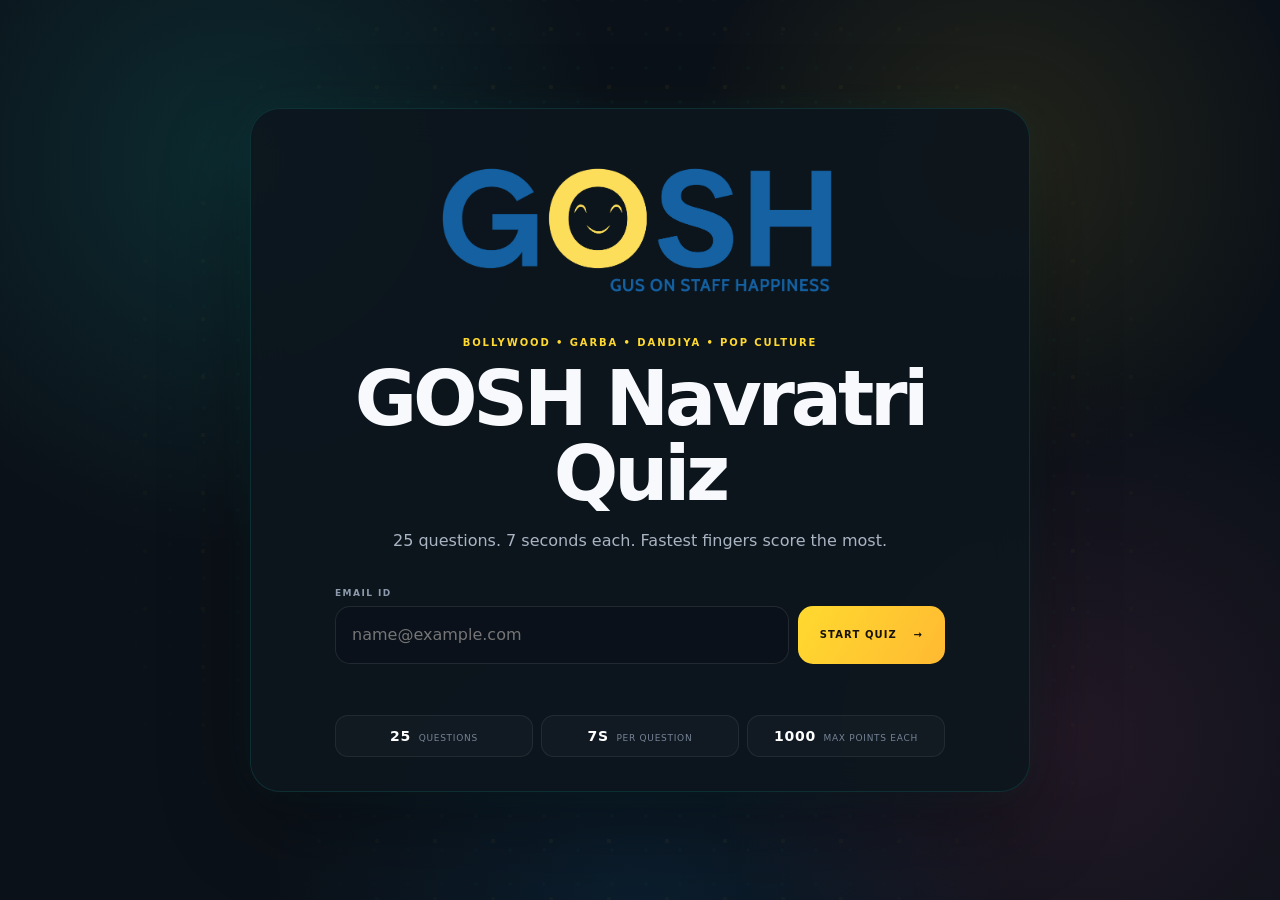
==== commit cb0946e7: "Move score beside quiz timer" ====
--- a/index.html
+++ b/index.html
@@ -42,18 +42,20 @@
       <header class="quiz-header">
         <img src="./assets/gosh-logo.webp" alt="GOSH">
         <div class="question-count"><span>QUESTION</span><strong id="questionNumber">1 / 25</strong></div>
-        <div class="score-box"><span>SCORE</span><strong id="score">0</strong></div>
       </header>
 
       <div class="progress-track"><i id="progressBar"></i></div>
 
       <div class="quiz-main">
-        <div class="timer-wrap" aria-label="Question timer">
-          <svg viewBox="0 0 120 120" aria-hidden="true">
-            <circle class="timer-bg" cx="60" cy="60" r="52"></circle>
-            <circle id="timerRing" class="timer-ring" cx="60" cy="60" r="52"></circle>
-          </svg>
-          <div><strong id="timer">7</strong><span>SECONDS</span></div>
+        <div class="timer-score-row">
+          <div class="timer-wrap" aria-label="Question timer">
+            <svg viewBox="0 0 120 120" aria-hidden="true">
+              <circle class="timer-bg" cx="60" cy="60" r="52"></circle>
+              <circle id="timerRing" class="timer-ring" cx="60" cy="60" r="52"></circle>
+            </svg>
+            <div><strong id="timer">7</strong><span>SECONDS</span></div>
+          </div>
+          <div class="score-box score-beside-timer"><span>SCORE</span><strong id="score">0</strong></div>
         </div>
 
         <div class="question-wrap">
--- a/assets/quiz.css
+++ b/assets/quiz.css
@@ -1,12 +1,16 @@
 :root{
-  --bg:#070b11;
-  --panel:#0d131d;
-  --panel2:#111a27;
+  --bg:#0b1118;
+  --panel:#101925;
+  --panel2:#152131;
   --line:rgba(255,255,255,.10);
   --text:#f7f9fc;
   --muted:#8290a3;
   --blue:#0874c9;
   --blue2:#0e8ce8;
+  --peacock:#0f8b8d;
+  --peacock-bright:#12a39f;
+  --peacock-soft:#1bb7aa;
+  --peacock-glow:rgba(18,163,159,.22);
   --yellow:#ffd92f;
   --orange:#ff8a35;
   --pink:#f15b9e;
@@ -22,16 +26,17 @@
 [hidden]{display:none!important}
 .screen{min-height:100vh;width:100%;position:relative}
 .start-screen{display:grid;place-items:center;padding:28px;background:
-  radial-gradient(circle at 18% 18%,rgba(14,140,232,.13),transparent 30%),
-  radial-gradient(circle at 84% 82%,rgba(241,91,158,.11),transparent 28%),
-  radial-gradient(circle at 78% 18%,rgba(255,217,47,.08),transparent 25%),
+  radial-gradient(circle at 18% 18%,rgba(18,163,159,.18),transparent 30%),
+  radial-gradient(circle at 84% 82%,rgba(241,91,158,.10),transparent 28%),
+  radial-gradient(circle at 78% 18%,rgba(255,217,47,.10),transparent 25%),
+  radial-gradient(circle at 50% 100%,rgba(14,140,232,.10),transparent 34%),
   var(--bg);overflow:hidden}
 .festive-dots{position:absolute;inset:0;opacity:.18;background-image:
   radial-gradient(circle,rgba(255,217,47,.75) 0 2px,transparent 2.5px),
-  radial-gradient(circle,rgba(14,140,232,.55) 0 1.5px,transparent 2px);
+  radial-gradient(circle,rgba(27,183,170,.62) 0 1.5px,transparent 2px);
   background-size:58px 58px,34px 34px;background-position:0 0,17px 17px;
   mask-image:radial-gradient(circle at center,#000,transparent 75%)}
-.start-card{position:relative;z-index:2;width:min(780px,100%);text-align:center;padding:42px 38px 34px;border:1px solid var(--line);border-radius:30px;background:rgba(9,14,22,.88);box-shadow:var(--shadow);backdrop-filter:blur(18px)}
+.start-card{position:relative;z-index:2;width:min(780px,100%);text-align:center;padding:42px 38px 34px;border:1px solid rgba(27,183,170,.16);border-radius:30px;background:rgba(13,22,29,.90);box-shadow:0 30px 90px rgba(0,0,0,.32),0 0 44px rgba(18,163,159,.08);backdrop-filter:blur(18px)}
 .gosh-logo{display:block;width:min(410px,75%);height:auto;margin:0 auto 28px}
 .kicker{margin:0 0 14px;color:var(--yellow);font-size:10px;font-weight:800;letter-spacing:.19em}
 h1{font-size:clamp(42px,7vw,76px);line-height:.98;letter-spacing:-.055em;margin:0 0 18px}
@@ -40,7 +45,7 @@
 #startForm label{display:block;margin:0 0 8px;font-size:9px;font-weight:800;letter-spacing:.16em;color:#8d9aac;text-transform:uppercase}
 .email-row{display:grid;grid-template-columns:1fr auto;gap:9px}
 .email-row input{min-width:0;height:58px;border-radius:15px;border:1px solid var(--line);background:#0a111a;color:white;padding:0 16px;font-size:16px;outline:none}
-.email-row input:focus{border-color:rgba(14,140,232,.7);box-shadow:0 0 0 4px rgba(14,140,232,.09)}
+.email-row input:focus{border-color:rgba(18,163,159,.78);box-shadow:0 0 0 4px rgba(18,163,159,.12)}
 .email-row button,.restart-btn,.fullscreen-guard button{height:58px;border:0;border-radius:15px;padding:0 22px;background:linear-gradient(120deg,var(--yellow),#ffba32);color:#16120a;font-size:10px;font-weight:900;letter-spacing:.11em}
 .email-row button span{margin-left:12px}
 .error{min-height:18px;margin:8px 2px 0;color:#ff818a;font-size:11px}
@@ -48,8 +53,10 @@
 .rules span{padding:12px 8px;border:1px solid rgba(255,255,255,.07);border-radius:13px;color:#758397;font-size:9px;letter-spacing:.08em;text-transform:uppercase;background:rgba(255,255,255,.025)}
 .rules b{color:white;font-size:14px;margin-right:4px}
 .quiz-screen{display:flex;flex-direction:column;background:
-  radial-gradient(circle at 90% 10%,rgba(14,140,232,.11),transparent 30%),
-  radial-gradient(circle at 5% 90%,rgba(241,91,158,.07),transparent 30%),var(--bg)}
+  radial-gradient(circle at 88% 10%,rgba(18,163,159,.17),transparent 30%),
+  radial-gradient(circle at 6% 88%,rgba(14,140,232,.10),transparent 28%),
+  radial-gradient(circle at 52% 100%,rgba(255,217,47,.06),transparent 30%),
+  var(--bg)}
 .quiz-header{height:78px;padding:0 clamp(18px,3.5vw,52px);display:grid;grid-template-columns:1fr auto auto;align-items:center;gap:34px;border-bottom:1px solid rgba(255,255,255,.06)}
 .quiz-header img{width:165px;height:auto}
 .question-count,.score-box{text-align:right}
@@ -57,23 +64,23 @@
 .question-count strong,.score-box strong{font-size:17px}
 .score-box strong{color:var(--yellow)}
 .progress-track{height:3px;background:rgba(255,255,255,.05)}
-.progress-track i{display:block;height:100%;width:4%;background:linear-gradient(90deg,var(--blue2),var(--yellow));transition:width .4s ease}
+.progress-track i{display:block;height:100%;width:4%;background:linear-gradient(90deg,var(--peacock-bright),var(--peacock-soft),var(--yellow));transition:width .4s ease}
 .quiz-main{flex:1;width:min(1220px,100%);margin:auto;padding:clamp(24px,4vh,52px) 26px;display:flex;flex-direction:column;align-items:center;justify-content:center;gap:18px}
 .timer-wrap{width:118px;height:118px;position:relative;display:grid;place-items:center;margin:0 auto 4px}
 .timer-wrap svg{position:absolute;inset:0;width:100%;height:100%;transform:rotate(-90deg)}
 .timer-bg,.timer-ring{fill:none;stroke-width:7}
 .timer-bg{stroke:rgba(255,255,255,.07)}
-.timer-ring{stroke:var(--yellow);stroke-linecap:round;stroke-dasharray:326.73;stroke-dashoffset:0;transition:stroke .25s}
+.timer-ring{stroke:var(--peacock-soft);stroke-linecap:round;stroke-dasharray:326.73;stroke-dashoffset:0;transition:stroke .25s}
 .timer-wrap>div{text-align:center}
 .timer-wrap strong{display:block;font-size:44px;line-height:1}
 .timer-wrap span{font-size:7px;letter-spacing:.14em;color:#748297}
 .question-wrap{width:min(1080px,100%);max-width:1080px;text-align:center;margin:0 auto}
-.category{font-size:10px;font-weight:900;letter-spacing:.19em;color:var(--blue2);margin:2px 0 16px}
+.category{font-size:10px;font-weight:900;letter-spacing:.19em;color:var(--peacock-soft);margin:2px 0 16px}
 .question-wrap h2{font-size:clamp(42px,5.6vw,74px);line-height:1.04;letter-spacing:-.045em;margin:0 auto 34px;max-width:1080px;text-align:center;text-wrap:balance}
 .answers{display:grid;grid-template-columns:1fr 1fr;gap:12px;max-width:940px;margin:0 auto}
 .answer{min-height:86px;border:1px solid var(--line);border-radius:18px;padding:15px 18px;background:rgba(255,255,255,.032);color:white;display:grid;grid-template-columns:38px 1fr;gap:13px;align-items:center;text-align:left;transition:.16s}
-.answer:hover:not(:disabled){transform:translateY(-2px);border-color:rgba(14,140,232,.5);background:rgba(14,140,232,.07)}
-.answer b{width:34px;height:34px;border-radius:50%;display:grid;place-items:center;border:1px solid rgba(14,140,232,.45);color:#65baff;font-size:12px}
+.answer:hover:not(:disabled){transform:translateY(-2px);border-color:rgba(18,163,159,.58);background:rgba(18,163,159,.09);box-shadow:0 10px 28px rgba(18,163,159,.08)}
+.answer b{width:34px;height:34px;border-radius:50%;display:grid;place-items:center;border:1px solid rgba(27,183,170,.50);color:#7fe2d8;font-size:12px}
 .answer span{font-size:15px;font-weight:600}
 .answer:disabled{cursor:default}
 .answer.correct{border-color:rgba(50,213,131,.75);background:rgba(50,213,131,.10)}
@@ -86,9 +93,10 @@
 .feedback .points{color:var(--yellow)}
 .quiz-footer{height:52px;padding:0 clamp(18px,3.5vw,52px);display:flex;align-items:center;justify-content:space-between;color:#667589;font-size:8px;letter-spacing:.12em;text-transform:uppercase}
 .result-screen{display:grid;place-items:center;padding:28px;background:
-  radial-gradient(circle at 50% 10%,rgba(14,140,232,.14),transparent 30%),
-  radial-gradient(circle at 50% 90%,rgba(255,217,47,.08),transparent 28%),var(--bg)}
-.result-card{width:min(760px,100%);padding:42px 34px;text-align:center;border:1px solid var(--line);border-radius:30px;background:var(--panel);box-shadow:var(--shadow)}
+  radial-gradient(circle at 50% 10%,rgba(18,163,159,.18),transparent 30%),
+  radial-gradient(circle at 18% 82%,rgba(14,140,232,.09),transparent 28%),
+  radial-gradient(circle at 80% 88%,rgba(255,217,47,.09),transparent 28%),var(--bg)}
+.result-card{width:min(760px,100%);padding:42px 34px;text-align:center;border:1px solid rgba(27,183,170,.16);border-radius:30px;background:var(--panel);box-shadow:0 30px 90px rgba(0,0,0,.32),0 0 44px rgba(18,163,159,.08)}
 .result-logo{width:min(330px,70%);margin-bottom:26px}
 .result-card h2{font-size:clamp(42px,6vw,66px);letter-spacing:-.05em;margin:0 0 28px}
 .final-score{margin:0 0 30px}
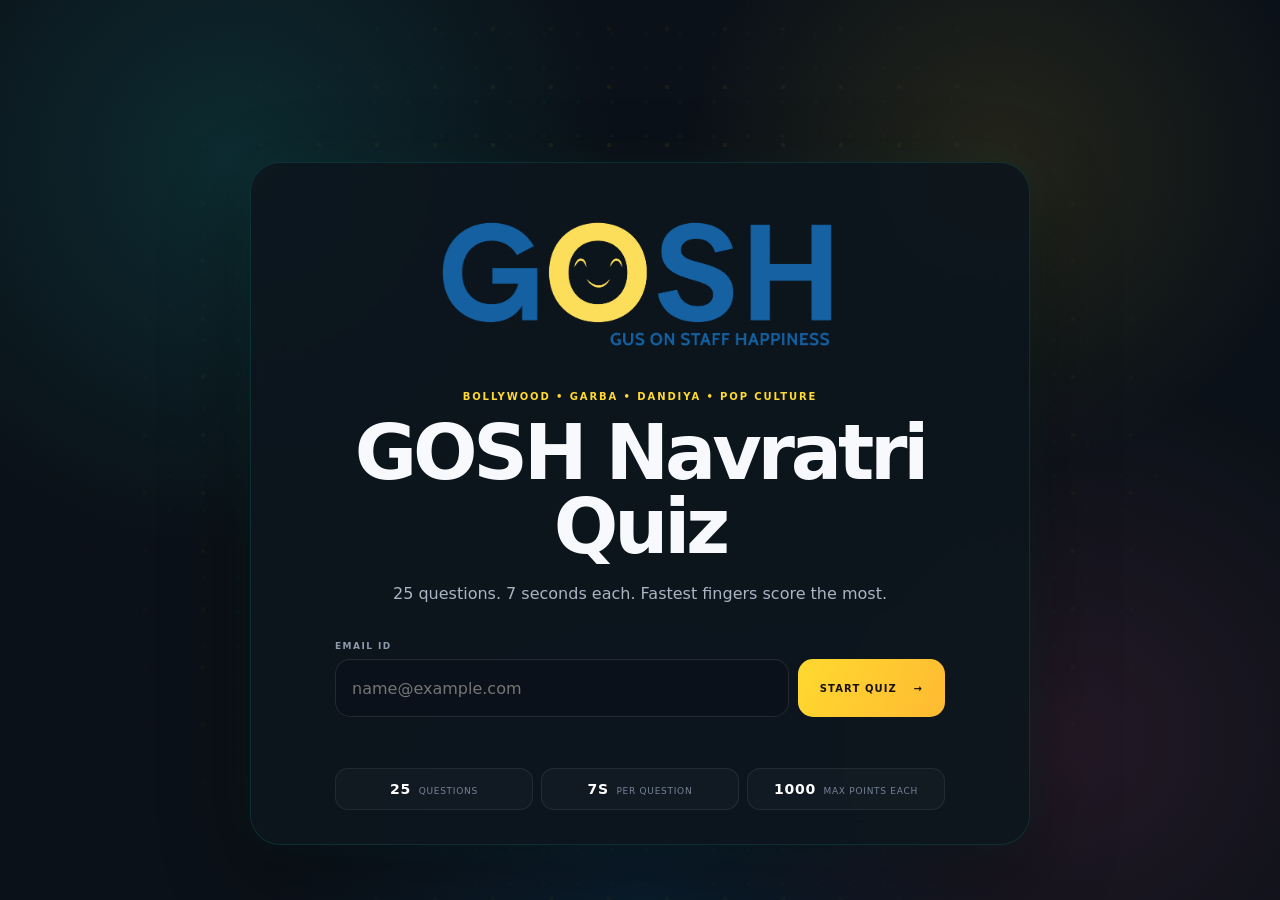
==== commit d56b96d6: "Add participant leaderboard checkpoints" ====
--- a/index.html
+++ b/index.html
@@ -3,7 +3,7 @@
 <head>
   <meta charset="utf-8">
   <meta name="viewport" content="width=device-width,initial-scale=1,viewport-fit=cover,user-scalable=no">
-  <meta name="theme-color" content="#070b11">
+  <meta name="theme-color" content="#0f8b8d">
   <title>GOSH Navratri Quiz</title>
   <meta name="description" content="GOSH Navratri Quiz - 25 Bollywood and Navratri culture questions. Fastest fingers first.">
   <link rel="preconnect" href="https://fonts.googleapis.com">
@@ -15,6 +15,8 @@
   <main id="app">
     <section id="startScreen" class="screen start-screen">
       <div class="festive-dots" aria-hidden="true"></div>
+      <div class="rangoli rangoli-one" aria-hidden="true"></div>
+      <div class="rangoli rangoli-two" aria-hidden="true"></div>
       <div class="start-card">
         <img class="gosh-logo" src="./assets/gosh-logo.webp" alt="GOSH - GUS on Staff Happiness">
         <p class="kicker">BOLLYWOOD • GARBA • DANDIYA • POP CULTURE</p>
@@ -47,22 +49,55 @@
       <div class="progress-track"><i id="progressBar"></i></div>
 
       <div class="quiz-main">
-        <div class="timer-score-row">
-          <div class="timer-wrap" aria-label="Question timer">
-            <svg viewBox="0 0 120 120" aria-hidden="true">
-              <circle class="timer-bg" cx="60" cy="60" r="52"></circle>
-              <circle id="timerRing" class="timer-ring" cx="60" cy="60" r="52"></circle>
-            </svg>
-            <div><strong id="timer">7</strong><span>SECONDS</span></div>
+        <div class="quiz-core">
+          <div class="timer-score-row">
+            <div class="timer-wrap" aria-label="Question timer">
+              <svg viewBox="0 0 120 120" aria-hidden="true">
+                <circle class="timer-bg" cx="60" cy="60" r="52"></circle>
+                <circle id="timerRing" class="timer-ring" cx="60" cy="60" r="52"></circle>
+              </svg>
+              <div><strong id="timer">7</strong><span>SECONDS</span></div>
+            </div>
+            <div class="score-box score-beside-timer"><span>SCORE</span><strong id="score">0</strong></div>
           </div>
-          <div class="score-box score-beside-timer"><span>SCORE</span><strong id="score">0</strong></div>
+
+          <div class="question-wrap">
+            <p id="category" class="category">BOLLYWOOD</p>
+            <h2 id="questionText"></h2>
+            <div id="answers" class="answers"></div>
+            <div id="feedback" class="feedback" aria-live="polite"></div>
+          </div>
         </div>
 
-        <div class="question-wrap">
-          <p id="category" class="category">BOLLYWOOD</p>
-          <h2 id="questionText"></h2>
-          <div id="answers" class="answers"></div>
-          <div id="feedback" class="feedback" aria-live="polite"></div>
+        <aside class="rank-panel" aria-label="Current leaderboard">
+          <div class="rank-panel-top">
+            <div>
+              <span>CURRENT RANK</span>
+              <strong id="currentRank">#—</strong>
+            </div>
+            <div class="rank-score">
+              <span>YOUR SCORE</span>
+              <strong id="rankScore">0</strong>
+            </div>
+          </div>
+          <div class="rank-divider"></div>
+          <p class="top-three-title">TOP 3</p>
+          <div id="topThreeCompact" class="top-three-compact"></div>
+          <p class="rank-note">Leaderboard checkpoint every 5 questions</p>
+        </aside>
+      </div>
+
+      <div id="leaderboardBreak" class="leaderboard-break" hidden>
+        <div class="leaderboard-break-card">
+          <p id="checkpointLabel" class="break-kicker">CHECKPOINT</p>
+          <h2>Leaderboard</h2>
+          <div class="your-rank-large">
+            <span>YOUR CURRENT RANK</span>
+            <strong id="breakRank">#—</strong>
+            <small id="breakScore">0 points</small>
+          </div>
+          <div id="breakTopThree" class="break-top-three"></div>
+          <p id="breakNext" class="break-next">Next question in 4...</p>
         </div>
       </div>
 
--- a/assets/quiz.css
+++ b/assets/quiz.css
@@ -57,16 +57,20 @@
   radial-gradient(circle at 6% 88%,rgba(14,140,232,.10),transparent 28%),
   radial-gradient(circle at 52% 100%,rgba(255,217,47,.06),transparent 30%),
   var(--bg)}
-.quiz-header{height:78px;padding:0 clamp(18px,3.5vw,52px);display:grid;grid-template-columns:1fr auto auto;align-items:center;gap:34px;border-bottom:1px solid rgba(255,255,255,.06)}
+.quiz-header{height:78px;padding:0 clamp(18px,3.5vw,52px);display:grid;grid-template-columns:1fr auto;align-items:center;gap:34px;border-bottom:1px solid rgba(255,255,255,.06)}
 .quiz-header img{width:165px;height:auto}
 .question-count,.score-box{text-align:right}
 .question-count span,.score-box span{display:block;font-size:7px;font-weight:800;letter-spacing:.15em;color:#6f7e91}
 .question-count strong,.score-box strong{font-size:17px}
 .score-box strong{color:var(--yellow)}
+.score-beside-timer{min-width:112px;text-align:left;padding-left:2px}
+.score-beside-timer span{font-size:8px}
+.score-beside-timer strong{display:block;font-size:34px;line-height:1.05;margin-top:6px}
 .progress-track{height:3px;background:rgba(255,255,255,.05)}
 .progress-track i{display:block;height:100%;width:4%;background:linear-gradient(90deg,var(--peacock-bright),var(--peacock-soft),var(--yellow));transition:width .4s ease}
 .quiz-main{flex:1;width:min(1220px,100%);margin:auto;padding:clamp(24px,4vh,52px) 26px;display:flex;flex-direction:column;align-items:center;justify-content:center;gap:18px}
-.timer-wrap{width:118px;height:118px;position:relative;display:grid;place-items:center;margin:0 auto 4px}
+.timer-score-row{display:flex;align-items:center;justify-content:center;gap:24px;margin:0 auto 4px}
+.timer-wrap{width:118px;height:118px;position:relative;display:grid;place-items:center;margin:0}
 .timer-wrap svg{position:absolute;inset:0;width:100%;height:100%;transform:rotate(-90deg)}
 .timer-bg,.timer-ring{fill:none;stroke-width:7}
 .timer-bg{stroke:rgba(255,255,255,.07)}
@@ -123,7 +127,10 @@
   .quiz-header img{width:115px}
   .question-count{display:none}
   .quiz-main{padding:18px 16px 26px;justify-content:flex-start;gap:12px}
-  .timer-wrap{width:86px;height:86px;margin:4px auto 0}
+  .timer-score-row{gap:20px;margin:4px auto 0}
+  .timer-wrap{width:86px;height:86px;margin:0}
+  .score-beside-timer{min-width:92px}
+  .score-beside-timer strong{font-size:27px;margin-top:4px}
   .timer-wrap strong{font-size:28px}
   .timer-wrap span{font-size:6px}
   .question-wrap{padding-top:0;text-align:center}
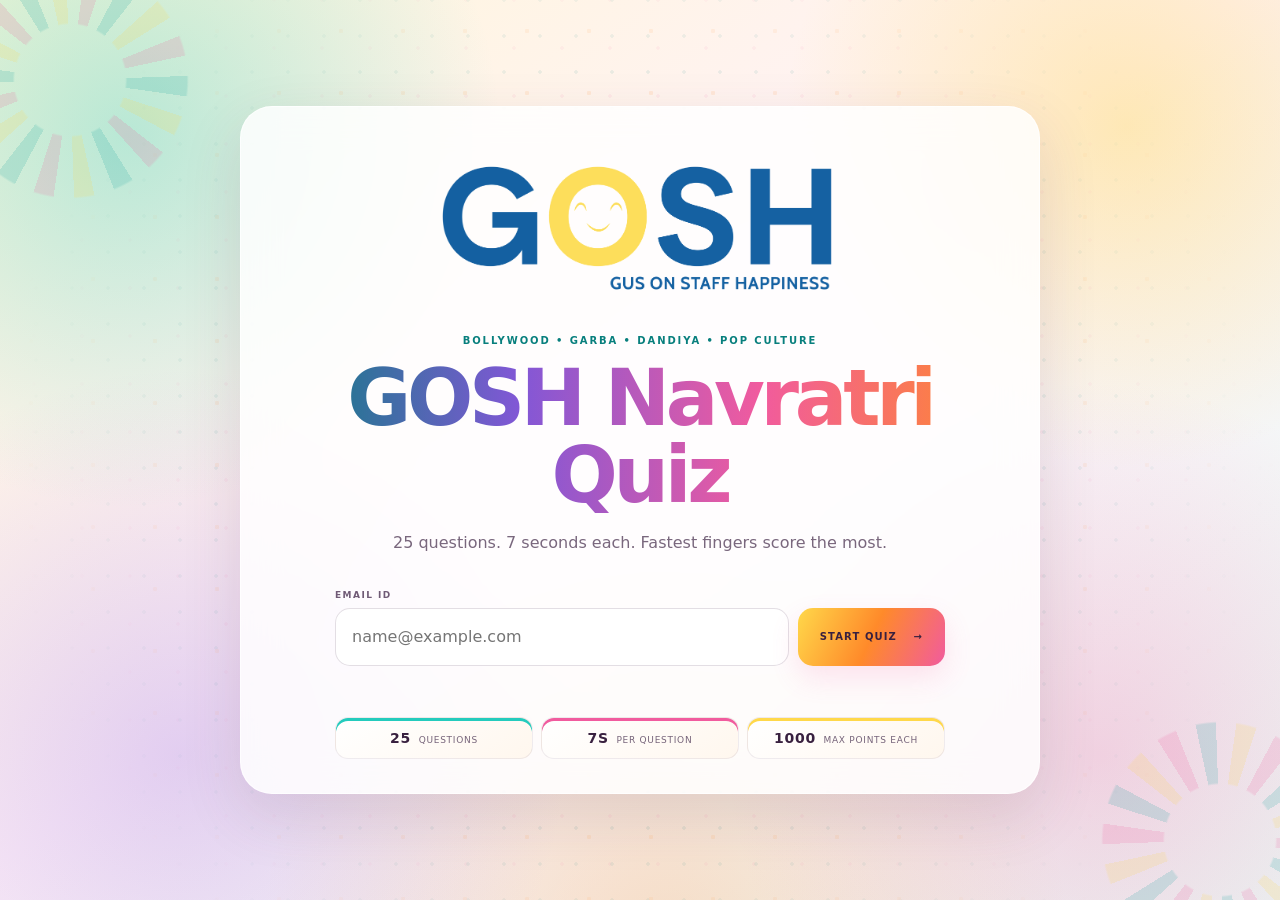
==== commit a5024327: "Center timer and move score into leaderboard" ====
--- a/index.html
+++ b/index.html
@@ -50,7 +50,7 @@
 
       <div class="quiz-main">
         <div class="quiz-core">
-          <div class="timer-score-row">
+          <div class="timer-row">
             <div class="timer-wrap" aria-label="Question timer">
               <svg viewBox="0 0 120 120" aria-hidden="true">
                 <circle class="timer-bg" cx="60" cy="60" r="52"></circle>
@@ -58,7 +58,6 @@
               </svg>
               <div><strong id="timer">7</strong><span>SECONDS</span></div>
             </div>
-            <div class="score-box score-beside-timer"><span>SCORE</span><strong id="score">0</strong></div>
           </div>
 
           <div class="question-wrap">
@@ -75,14 +74,14 @@
               <span>CURRENT RANK</span>
               <strong id="currentRank">#—</strong>
             </div>
-            <div class="rank-score">
-              <span>YOUR SCORE</span>
-              <strong id="rankScore">0</strong>
-            </div>
           </div>
           <div class="rank-divider"></div>
           <p class="top-three-title">TOP 3</p>
           <div id="topThreeCompact" class="top-three-compact"></div>
+          <div class="leaderboard-score-card">
+            <span>YOUR SCORE</span>
+            <strong id="score">0</strong>
+          </div>
           <p class="rank-note">Leaderboard checkpoint every 5 questions</p>
         </aside>
       </div>
--- a/assets/quiz.css
+++ b/assets/quiz.css
@@ -1,150 +1,223 @@
 :root{
-  --bg:#0b1118;
-  --panel:#101925;
-  --panel2:#152131;
-  --line:rgba(255,255,255,.10);
-  --text:#f7f9fc;
-  --muted:#8290a3;
-  --blue:#0874c9;
-  --blue2:#0e8ce8;
-  --peacock:#0f8b8d;
-  --peacock-bright:#12a39f;
-  --peacock-soft:#1bb7aa;
-  --peacock-glow:rgba(18,163,159,.22);
-  --yellow:#ffd92f;
-  --orange:#ff8a35;
+  --bg:#fff7e8;
+  --panel:#ffffff;
+  --ink:#38203f;
+  --muted:#806f82;
+  --line:rgba(82,49,89,.12);
+  --peacock:#087f7d;
+  --peacock2:#12a39f;
+  --peacock-soft:#24cbbd;
+  --saffron:#ff8a2a;
+  --yellow:#ffd84a;
   --pink:#f15b9e;
-  --green:#32d583;
-  --red:#ff5c68;
-  --shadow:0 30px 90px rgba(0,0,0,.36);
+  --magenta:#d946ef;
+  --purple:#8257d6;
+  --green:#2fb977;
+  --red:#ef5362;
+  --cream:#fffaf1;
+  --shadow:0 22px 60px rgba(92,55,79,.14)
 }
 *{box-sizing:border-box}
-html,body{margin:0;min-height:100%;background:var(--bg);color:var(--text);font-family:"DM Sans",system-ui,sans-serif}
+html,body{margin:0;min-height:100%;background:var(--bg);color:var(--ink);font-family:"DM Sans",system-ui,sans-serif}
 body{min-height:100vh;overflow:hidden}
 button,input{font:inherit}
 button{cursor:pointer}
 [hidden]{display:none!important}
 .screen{min-height:100vh;width:100%;position:relative}
-.start-screen{display:grid;place-items:center;padding:28px;background:
-  radial-gradient(circle at 18% 18%,rgba(18,163,159,.18),transparent 30%),
-  radial-gradient(circle at 84% 82%,rgba(241,91,158,.10),transparent 28%),
-  radial-gradient(circle at 78% 18%,rgba(255,217,47,.10),transparent 25%),
-  radial-gradient(circle at 50% 100%,rgba(14,140,232,.10),transparent 34%),
-  var(--bg);overflow:hidden}
-.festive-dots{position:absolute;inset:0;opacity:.18;background-image:
-  radial-gradient(circle,rgba(255,217,47,.75) 0 2px,transparent 2.5px),
-  radial-gradient(circle,rgba(27,183,170,.62) 0 1.5px,transparent 2px);
-  background-size:58px 58px,34px 34px;background-position:0 0,17px 17px;
-  mask-image:radial-gradient(circle at center,#000,transparent 75%)}
-.start-card{position:relative;z-index:2;width:min(780px,100%);text-align:center;padding:42px 38px 34px;border:1px solid rgba(27,183,170,.16);border-radius:30px;background:rgba(13,22,29,.90);box-shadow:0 30px 90px rgba(0,0,0,.32),0 0 44px rgba(18,163,159,.08);backdrop-filter:blur(18px)}
+
+.start-screen{
+  display:grid;place-items:center;padding:28px;overflow:hidden;
+  background:
+    radial-gradient(circle at 10% 15%,rgba(36,203,189,.32),transparent 27%),
+    radial-gradient(circle at 88% 14%,rgba(255,216,74,.38),transparent 25%),
+    radial-gradient(circle at 86% 84%,rgba(241,91,158,.25),transparent 28%),
+    radial-gradient(circle at 14% 84%,rgba(130,87,214,.23),transparent 29%),
+    radial-gradient(circle at 52% 105%,rgba(255,138,42,.24),transparent 35%),
+    linear-gradient(145deg,#fff7d9 0%,#fff1f8 48%,#eafbf6 100%)
+}
+.festive-dots{
+  position:absolute;inset:0;opacity:.38;
+  background-image:
+    radial-gradient(circle,rgba(255,138,42,.68) 0 2px,transparent 2.5px),
+    radial-gradient(circle,rgba(8,127,125,.55) 0 1.5px,transparent 2px),
+    radial-gradient(circle,rgba(241,91,158,.45) 0 1.5px,transparent 2px);
+  background-size:62px 62px,36px 36px,48px 48px;
+  background-position:0 0,18px 18px,10px 24px;
+  mask-image:radial-gradient(circle at center,#000,transparent 82%)
+}
+.rangoli{position:absolute;width:300px;height:300px;border-radius:50%;opacity:.16;pointer-events:none;background:repeating-conic-gradient(from 0deg,var(--pink) 0 10deg,transparent 10deg 20deg,var(--peacock2) 20deg 30deg,transparent 30deg 40deg,var(--yellow) 40deg 50deg,transparent 50deg 60deg);mask-image:radial-gradient(circle,transparent 0 26%,#000 27% 55%,transparent 56%)}
+.rangoli-one{left:-80px;top:-70px;transform:rotate(8deg)}.rangoli-two{right:-90px;bottom:-90px;transform:rotate(28deg)}
+.start-card{
+  position:relative;z-index:2;width:min(800px,100%);text-align:center;padding:42px 38px 34px;
+  border:1px solid rgba(255,255,255,.72);border-radius:32px;
+  background:rgba(255,255,255,.84);box-shadow:var(--shadow);backdrop-filter:blur(18px)
+}
 .gosh-logo{display:block;width:min(410px,75%);height:auto;margin:0 auto 28px}
-.kicker{margin:0 0 14px;color:var(--yellow);font-size:10px;font-weight:800;letter-spacing:.19em}
-h1{font-size:clamp(42px,7vw,76px);line-height:.98;letter-spacing:-.055em;margin:0 0 18px}
-.sub{margin:0 auto 34px;color:#aab5c4;font-size:16px;line-height:1.55}
+.kicker{margin:0 0 14px;color:var(--peacock);font-size:10px;font-weight:900;letter-spacing:.19em;text-transform:uppercase}
+h1{
+  font-size:clamp(42px,7vw,78px);line-height:.98;letter-spacing:-.055em;margin:0 0 18px;
+  background:linear-gradient(90deg,var(--peacock),var(--purple),var(--pink),var(--saffron));
+  -webkit-background-clip:text;background-clip:text;color:transparent
+}
+.sub{margin:0 auto 34px;color:#79677d;font-size:16px;line-height:1.55}
 #startForm{text-align:left;max-width:610px;margin:auto}
-#startForm label{display:block;margin:0 0 8px;font-size:9px;font-weight:800;letter-spacing:.16em;color:#8d9aac;text-transform:uppercase}
+#startForm label{display:block;margin:0 0 8px;font-size:9px;font-weight:900;letter-spacing:.16em;color:#705b76;text-transform:uppercase}
 .email-row{display:grid;grid-template-columns:1fr auto;gap:9px}
-.email-row input{min-width:0;height:58px;border-radius:15px;border:1px solid var(--line);background:#0a111a;color:white;padding:0 16px;font-size:16px;outline:none}
-.email-row input:focus{border-color:rgba(18,163,159,.78);box-shadow:0 0 0 4px rgba(18,163,159,.12)}
-.email-row button,.restart-btn,.fullscreen-guard button{height:58px;border:0;border-radius:15px;padding:0 22px;background:linear-gradient(120deg,var(--yellow),#ffba32);color:#16120a;font-size:10px;font-weight:900;letter-spacing:.11em}
+.email-row input{min-width:0;height:58px;border-radius:15px;border:1px solid rgba(82,49,89,.16);background:#fff;color:var(--ink);padding:0 16px;font-size:16px;outline:none}
+.email-row input:focus{border-color:rgba(8,127,125,.7);box-shadow:0 0 0 4px rgba(36,203,189,.15)}
+.email-row button,.restart-btn,.fullscreen-guard button{
+  height:58px;border:0;border-radius:15px;padding:0 22px;
+  background:linear-gradient(115deg,var(--yellow),var(--saffron),var(--pink));
+  color:#38203f;font-size:10px;font-weight:900;letter-spacing:.11em;
+  box-shadow:0 12px 28px rgba(241,91,158,.16)
+}
 .email-row button span{margin-left:12px}
-.error{min-height:18px;margin:8px 2px 0;color:#ff818a;font-size:11px}
+.error{min-height:18px;margin:8px 2px 0;color:#d84455;font-size:11px}
 .rules{display:grid;grid-template-columns:repeat(3,1fr);gap:8px;margin:25px auto 0;max-width:610px}
-.rules span{padding:12px 8px;border:1px solid rgba(255,255,255,.07);border-radius:13px;color:#758397;font-size:9px;letter-spacing:.08em;text-transform:uppercase;background:rgba(255,255,255,.025)}
-.rules b{color:white;font-size:14px;margin-right:4px}
-.quiz-screen{display:flex;flex-direction:column;background:
-  radial-gradient(circle at 88% 10%,rgba(18,163,159,.17),transparent 30%),
-  radial-gradient(circle at 6% 88%,rgba(14,140,232,.10),transparent 28%),
-  radial-gradient(circle at 52% 100%,rgba(255,217,47,.06),transparent 30%),
-  var(--bg)}
-.quiz-header{height:78px;padding:0 clamp(18px,3.5vw,52px);display:grid;grid-template-columns:1fr auto;align-items:center;gap:34px;border-bottom:1px solid rgba(255,255,255,.06)}
+.rules span{padding:12px 8px;border:1px solid rgba(82,49,89,.09);border-radius:13px;color:#76647a;font-size:9px;letter-spacing:.08em;text-transform:uppercase;background:linear-gradient(145deg,#fff,#fff7ee)}
+.rules span:nth-child(1){box-shadow:inset 0 3px 0 var(--peacock-soft)}.rules span:nth-child(2){box-shadow:inset 0 3px 0 var(--pink)}.rules span:nth-child(3){box-shadow:inset 0 3px 0 var(--yellow)}
+.rules b{color:var(--ink);font-size:14px;margin-right:4px}
+
+.quiz-screen{
+  display:flex;flex-direction:column;overflow:hidden;
+  background:
+    radial-gradient(circle at 92% 8%,rgba(36,203,189,.24),transparent 28%),
+    radial-gradient(circle at 8% 18%,rgba(255,216,74,.28),transparent 25%),
+    radial-gradient(circle at 8% 92%,rgba(130,87,214,.19),transparent 28%),
+    radial-gradient(circle at 90% 88%,rgba(241,91,158,.22),transparent 28%),
+    linear-gradient(145deg,#fff7dc 0%,#fff2f7 48%,#e9fbf5 100%)
+}
+.quiz-header{
+  height:78px;padding:0 clamp(18px,3.5vw,52px);display:grid;grid-template-columns:1fr auto;align-items:center;gap:34px;
+  border-bottom:1px solid rgba(82,49,89,.08);background:rgba(255,255,255,.72);backdrop-filter:blur(12px)
+}
 .quiz-header img{width:165px;height:auto}
-.question-count,.score-box{text-align:right}
-.question-count span,.score-box span{display:block;font-size:7px;font-weight:800;letter-spacing:.15em;color:#6f7e91}
-.question-count strong,.score-box strong{font-size:17px}
-.score-box strong{color:var(--yellow)}
-.score-beside-timer{min-width:112px;text-align:left;padding-left:2px}
-.score-beside-timer span{font-size:8px}
-.score-beside-timer strong{display:block;font-size:34px;line-height:1.05;margin-top:6px}
-.progress-track{height:3px;background:rgba(255,255,255,.05)}
-.progress-track i{display:block;height:100%;width:4%;background:linear-gradient(90deg,var(--peacock-bright),var(--peacock-soft),var(--yellow));transition:width .4s ease}
-.quiz-main{flex:1;width:min(1220px,100%);margin:auto;padding:clamp(24px,4vh,52px) 26px;display:flex;flex-direction:column;align-items:center;justify-content:center;gap:18px}
-.timer-score-row{display:flex;align-items:center;justify-content:center;gap:24px;margin:0 auto 4px}
-.timer-wrap{width:118px;height:118px;position:relative;display:grid;place-items:center;margin:0}
+.question-count{text-align:right}.question-count span{display:block;font-size:7px;font-weight:900;letter-spacing:.15em;color:#8a778d}.question-count strong{font-size:17px;color:var(--ink)}
+.progress-track{height:5px;background:rgba(82,49,89,.07)}
+.progress-track i{display:block;height:100%;width:4%;background:linear-gradient(90deg,var(--peacock-soft),var(--purple),var(--pink),var(--saffron),var(--yellow));transition:width .4s ease}
+
+.quiz-main{
+  flex:1;width:min(1480px,100%);margin:auto;padding:clamp(20px,3vh,42px) clamp(18px,3vw,40px);
+  display:grid;grid-template-columns:minmax(0,1fr) 270px;gap:28px;align-items:center
+}
+.quiz-core{min-width:0}
+.timer-score-row{display:flex;align-items:center;justify-content:center;gap:24px;margin:0 auto 10px}
+.timer-wrap{
+  width:112px;height:112px;position:relative;display:grid;place-items:center;margin:0;border-radius:50%;
+  background:rgba(255,255,255,.82);box-shadow:0 14px 34px rgba(8,127,125,.12),inset 0 0 0 1px rgba(255,255,255,.75)
+}
 .timer-wrap svg{position:absolute;inset:0;width:100%;height:100%;transform:rotate(-90deg)}
-.timer-bg,.timer-ring{fill:none;stroke-width:7}
-.timer-bg{stroke:rgba(255,255,255,.07)}
+.timer-bg,.timer-ring{fill:none;stroke-width:7}.timer-bg{stroke:rgba(82,49,89,.09)}
 .timer-ring{stroke:var(--peacock-soft);stroke-linecap:round;stroke-dasharray:326.73;stroke-dashoffset:0;transition:stroke .25s}
-.timer-wrap>div{text-align:center}
-.timer-wrap strong{display:block;font-size:44px;line-height:1}
-.timer-wrap span{font-size:7px;letter-spacing:.14em;color:#748297}
-.question-wrap{width:min(1080px,100%);max-width:1080px;text-align:center;margin:0 auto}
-.category{font-size:10px;font-weight:900;letter-spacing:.19em;color:var(--peacock-soft);margin:2px 0 16px}
-.question-wrap h2{font-size:clamp(42px,5.6vw,74px);line-height:1.04;letter-spacing:-.045em;margin:0 auto 34px;max-width:1080px;text-align:center;text-wrap:balance}
-.answers{display:grid;grid-template-columns:1fr 1fr;gap:12px;max-width:940px;margin:0 auto}
-.answer{min-height:86px;border:1px solid var(--line);border-radius:18px;padding:15px 18px;background:rgba(255,255,255,.032);color:white;display:grid;grid-template-columns:38px 1fr;gap:13px;align-items:center;text-align:left;transition:.16s}
-.answer:hover:not(:disabled){transform:translateY(-2px);border-color:rgba(18,163,159,.58);background:rgba(18,163,159,.09);box-shadow:0 10px 28px rgba(18,163,159,.08)}
-.answer b{width:34px;height:34px;border-radius:50%;display:grid;place-items:center;border:1px solid rgba(27,183,170,.50);color:#7fe2d8;font-size:12px}
-.answer span{font-size:15px;font-weight:600}
-.answer:disabled{cursor:default}
-.answer.correct{border-color:rgba(50,213,131,.75);background:rgba(50,213,131,.10)}
-.answer.correct b{border-color:var(--green);color:var(--green)}
-.answer.wrong{border-color:rgba(255,92,104,.75);background:rgba(255,92,104,.09)}
-.answer.wrong b{border-color:var(--red);color:var(--red)}
-.answer.dim{opacity:.32}
-.feedback{min-height:54px;margin:20px auto 0;color:#99a6b7;font-size:13px;text-align:center;max-width:900px}
-.feedback strong{display:block;color:white;font-size:18px;margin-bottom:4px}
-.feedback .points{color:var(--yellow)}
-.quiz-footer{height:52px;padding:0 clamp(18px,3.5vw,52px);display:flex;align-items:center;justify-content:space-between;color:#667589;font-size:8px;letter-spacing:.12em;text-transform:uppercase}
-.result-screen{display:grid;place-items:center;padding:28px;background:
-  radial-gradient(circle at 50% 10%,rgba(18,163,159,.18),transparent 30%),
-  radial-gradient(circle at 18% 82%,rgba(14,140,232,.09),transparent 28%),
-  radial-gradient(circle at 80% 88%,rgba(255,217,47,.09),transparent 28%),var(--bg)}
-.result-card{width:min(760px,100%);padding:42px 34px;text-align:center;border:1px solid rgba(27,183,170,.16);border-radius:30px;background:var(--panel);box-shadow:0 30px 90px rgba(0,0,0,.32),0 0 44px rgba(18,163,159,.08)}
-.result-logo{width:min(330px,70%);margin-bottom:26px}
-.result-card h2{font-size:clamp(42px,6vw,66px);letter-spacing:-.05em;margin:0 0 28px}
-.final-score{margin:0 0 30px}
-.final-score>span{display:block;font-size:8px;letter-spacing:.16em;color:#748297}
-.final-score strong{display:block;font-size:72px;line-height:1;color:var(--yellow);margin:7px 0 3px}
-.final-score small{color:#718095}
-.result-stats{display:grid;grid-template-columns:repeat(3,1fr);gap:10px;margin-bottom:25px}
-.result-stats div{padding:18px 10px;border:1px solid var(--line);border-radius:15px;background:rgba(255,255,255,.025)}
-.result-stats span{display:block;font-size:7px;letter-spacing:.13em;color:#728094;margin-bottom:7px}
-.result-stats strong{font-size:16px}
-.result-email{color:#758397;font-size:11px;margin:0 0 22px}
-.restart-btn{min-width:180px}
-.fullscreen-guard{position:fixed;z-index:1000;inset:0;display:grid;place-items:center;background:rgba(3,6,10,.96);padding:24px;text-align:center}
-.fullscreen-guard>div{max-width:460px}
-.guard-icon{width:72px;height:72px;border-radius:50%;display:grid;place-items:center;margin:0 auto 20px;border:1px solid rgba(255,217,47,.3);color:var(--yellow);font-size:28px}
-.fullscreen-guard h2{font-size:35px;margin:0 0 10px}
-.fullscreen-guard p{color:#8996a7;margin:0 0 22px}
-.fullscreen-guard button{min-width:220px}
+.timer-wrap>div{text-align:center}.timer-wrap strong{display:block;font-size:42px;line-height:1;color:var(--ink)}.timer-wrap span{font-size:7px;letter-spacing:.14em;color:#8a778d}
+.score-box span{display:block;font-size:8px;font-weight:900;letter-spacing:.15em;color:#7b6680}
+.score-beside-timer{
+  min-width:128px;text-align:left;padding:15px 17px;border-radius:19px;
+  background:linear-gradient(135deg,#fff6bd,#ffe1ae 45%,#ffd3e7);border:1px solid rgba(255,138,42,.16);
+  box-shadow:0 14px 32px rgba(255,138,42,.12)
+}
+.score-beside-timer strong{display:block;font-size:34px;line-height:1.05;margin-top:6px;color:#ad4b25}
+
+.question-wrap{width:min(1000px,100%);text-align:center;margin:0 auto}
+.category{font-size:10px;font-weight:900;letter-spacing:.19em;color:var(--peacock);margin:2px 0 14px;text-transform:uppercase}
+.question-wrap h2{font-size:clamp(40px,4.8vw,68px);line-height:1.04;letter-spacing:-.045em;margin:0 auto 30px;max-width:1020px;text-align:center;text-wrap:balance;color:var(--ink)}
+.answers{display:grid;grid-template-columns:1fr 1fr;gap:12px;max-width:900px;margin:0 auto}
+.answer{
+  min-height:80px;border:1px solid rgba(82,49,89,.10);border-radius:18px;padding:14px 18px;background:rgba(255,255,255,.86);
+  color:var(--ink);display:grid;grid-template-columns:38px 1fr;gap:13px;align-items:center;text-align:left;
+  transition:.16s;position:relative;overflow:hidden;box-shadow:0 10px 28px rgba(92,55,79,.07)
+}
+.answer:nth-child(1){border-left:5px solid var(--yellow);background:linear-gradient(90deg,#fffdf0,#fff)}
+.answer:nth-child(2){border-left:5px solid var(--peacock-soft);background:linear-gradient(90deg,#eefcf9,#fff)}
+.answer:nth-child(3){border-left:5px solid var(--pink);background:linear-gradient(90deg,#fff1f7,#fff)}
+.answer:nth-child(4){border-left:5px solid var(--purple);background:linear-gradient(90deg,#f5f0ff,#fff)}
+.answer:hover:not(:disabled){transform:translateY(-2px) scale(1.01);border-color:rgba(82,49,89,.18);box-shadow:0 16px 34px rgba(92,55,79,.12)}
+.answer b{width:34px;height:34px;border-radius:50%;display:grid;place-items:center;background:#fff;color:var(--ink);font-size:12px;border:1px solid rgba(82,49,89,.14)}
+.answer span{font-size:15px;font-weight:700}.answer:disabled{cursor:default}
+.answer.correct{border-color:rgba(47,185,119,.6);background:linear-gradient(135deg,#ddf8e9,#ebfff8)}.answer.correct b{border-color:var(--green);color:white;background:var(--green)}
+.answer.wrong{border-color:rgba(239,83,98,.55);background:linear-gradient(135deg,#ffe4e8,#fff0f4)}.answer.wrong b{border-color:var(--red);color:white;background:var(--red)}
+.answer.dim{opacity:.38}
+.feedback{min-height:50px;margin:18px auto 0;color:#7c6a80;font-size:13px;text-align:center;max-width:900px}
+.feedback strong{display:block;color:var(--ink);font-size:18px;margin-bottom:4px}.feedback .points{color:#c75b1d}
+
+.rank-panel{
+  align-self:center;border-radius:24px;padding:20px 18px;color:white;
+  background:
+    radial-gradient(circle at 95% 0%,rgba(255,216,74,.24),transparent 30%),
+    linear-gradient(160deg,#0a817e 0%,#7454c9 58%,#c94e91 100%);
+  box-shadow:0 22px 50px rgba(98,62,130,.2);border:1px solid rgba(255,255,255,.22)
+}
+.rank-panel-top{display:grid;grid-template-columns:1fr 1fr;gap:12px}.rank-panel-top span,.rank-score span{display:block;font-size:7px;font-weight:900;letter-spacing:.14em;opacity:.72}.rank-panel-top strong{display:block;font-size:32px;line-height:1;margin-top:7px}.rank-score{text-align:right}.rank-score strong{font-size:20px;color:var(--yellow)}
+.rank-divider{height:1px;background:rgba(255,255,255,.18);margin:17px 0}.top-three-title{font-size:8px;font-weight:900;letter-spacing:.16em;margin:0 0 10px;opacity:.72}
+.top-three-compact{display:grid;gap:8px}.compact-rank-row{display:grid;grid-template-columns:26px 1fr auto;align-items:center;gap:8px;padding:8px 9px;border-radius:12px;background:rgba(255,255,255,.10)}
+.compact-rank-row:first-child{background:rgba(255,216,74,.18)}.compact-rank-row>span{font-size:10px;font-weight:900}.compact-rank-row div strong,.compact-rank-row div small{display:block}.compact-rank-row div strong{font-size:10px}.compact-rank-row div small{font-size:7px;opacity:.66}.compact-rank-row>b{font-size:10px;color:var(--yellow)}
+.rank-note{font-size:7px;line-height:1.5;opacity:.58;margin:13px 0 0}
+
+.leaderboard-break{
+  position:absolute;z-index:50;inset:78px 0 52px;display:grid;place-items:center;padding:28px;
+  background:
+    radial-gradient(circle at 18% 22%,rgba(255,216,74,.52),transparent 26%),
+    radial-gradient(circle at 84% 20%,rgba(36,203,189,.42),transparent 27%),
+    radial-gradient(circle at 82% 85%,rgba(241,91,158,.38),transparent 28%),
+    radial-gradient(circle at 14% 84%,rgba(130,87,214,.34),transparent 28%),
+    linear-gradient(145deg,#fff2be,#ffeef8 48%,#dcf8f2);
+  backdrop-filter:blur(10px)
+}
+.leaderboard-break-card{
+  width:min(760px,100%);text-align:center;padding:34px;border-radius:30px;background:rgba(255,255,255,.88);
+  border:1px solid rgba(255,255,255,.8);box-shadow:0 26px 70px rgba(92,55,79,.18)
+}
+.break-kicker{font-size:9px;font-weight:900;letter-spacing:.18em;color:var(--peacock);margin:0 0 8px}.leaderboard-break h2{font-size:clamp(38px,6vw,64px);line-height:1;margin:0 0 22px;color:var(--ink);letter-spacing:-.05em}
+.your-rank-large{display:inline-block;min-width:210px;padding:15px 24px 18px;border-radius:22px;background:linear-gradient(135deg,#fff4ac,#ffd7e9);margin-bottom:20px}.your-rank-large span,.your-rank-large small{display:block}.your-rank-large span{font-size:7px;font-weight:900;letter-spacing:.14em;color:#8b6470}.your-rank-large strong{display:block;font-size:52px;line-height:1;color:#9d4271;margin:6px 0}.your-rank-large small{font-size:10px;color:#7d6876}
+.break-top-three{display:grid;gap:9px;max-width:580px;margin:0 auto}.break-rank-row{display:grid;grid-template-columns:38px 1fr auto;gap:12px;align-items:center;text-align:left;padding:12px 15px;border-radius:15px;background:white;border:1px solid rgba(82,49,89,.09)}
+.break-rank-row:nth-child(1){background:linear-gradient(90deg,#fff6c8,#fff)}.break-rank-row:nth-child(2){background:linear-gradient(90deg,#edf9f7,#fff)}.break-rank-row:nth-child(3){background:linear-gradient(90deg,#f8efff,#fff)}
+.break-rank-row>span{font-size:15px;font-weight:900;color:#7c677f}.break-rank-row div strong,.break-rank-row div small{display:block}.break-rank-row div strong{font-size:12px}.break-rank-row div small{font-size:8px;color:#927f94}.break-rank-row>b{font-size:13px;color:#9f4d26}
+.break-next{margin:18px 0 0;font-size:9px;font-weight:800;letter-spacing:.1em;color:#806f82}
+
+.quiz-footer{height:52px;padding:0 clamp(18px,3.5vw,52px);display:flex;align-items:center;justify-content:space-between;color:#816f84;font-size:8px;letter-spacing:.12em;text-transform:uppercase;background:rgba(255,255,255,.42)}
+
+.result-screen{
+  display:grid;place-items:center;padding:28px;
+  background:
+    radial-gradient(circle at 15% 16%,rgba(36,203,189,.34),transparent 27%),
+    radial-gradient(circle at 84% 14%,rgba(255,216,74,.38),transparent 27%),
+    radial-gradient(circle at 82% 84%,rgba(241,91,158,.27),transparent 29%),
+    radial-gradient(circle at 15% 84%,rgba(130,87,214,.22),transparent 28%),
+    linear-gradient(145deg,#fff8db,#fff0f7 50%,#e8faf5)
+}
+.result-card{width:min(760px,100%);padding:42px 34px;text-align:center;border:1px solid rgba(255,255,255,.8);border-radius:30px;background:rgba(255,255,255,.86);box-shadow:var(--shadow)}
+.result-logo{width:min(330px,70%);margin-bottom:26px}.result-card h2{font-size:clamp(42px,6vw,66px);letter-spacing:-.05em;margin:0 0 28px;color:var(--ink)}
+.final-score{margin:0 0 30px}.final-score>span{display:block;font-size:8px;letter-spacing:.16em;color:#7d6c80}.final-score strong{display:block;font-size:72px;line-height:1;color:#a84d70;margin:7px 0 3px}.final-score small{color:#8c798f}
+.result-stats{display:grid;grid-template-columns:repeat(3,1fr);gap:10px;margin-bottom:25px}.result-stats div{padding:18px 10px;border:1px solid rgba(82,49,89,.09);border-radius:15px;background:#fff}.result-stats div:nth-child(1){box-shadow:inset 0 3px 0 var(--peacock-soft)}.result-stats div:nth-child(2){box-shadow:inset 0 3px 0 var(--pink)}.result-stats div:nth-child(3){box-shadow:inset 0 3px 0 var(--yellow)}
+.result-stats span{display:block;font-size:7px;letter-spacing:.13em;color:#88758b;margin-bottom:7px}.result-stats strong{font-size:16px}.result-email{color:#877589;font-size:11px;margin:0 0 22px}.restart-btn{min-width:180px}
+
+.fullscreen-guard{position:fixed;z-index:1000;inset:0;display:grid;place-items:center;background:linear-gradient(145deg,rgba(8,127,125,.96),rgba(130,87,214,.96),rgba(201,78,145,.96));padding:24px;text-align:center;color:white}
+.fullscreen-guard>div{max-width:460px}.guard-icon{width:72px;height:72px;border-radius:50%;display:grid;place-items:center;margin:0 auto 20px;border:1px solid rgba(255,255,255,.35);color:var(--yellow);font-size:28px;background:rgba(255,255,255,.1)}
+.fullscreen-guard h2{font-size:35px;margin:0 0 10px}.fullscreen-guard p{color:rgba(255,255,255,.78);margin:0 0 22px}.fullscreen-guard button{min-width:220px}
+
+@media(max-width:1120px){
+  .quiz-main{grid-template-columns:minmax(0,1fr) 220px;gap:18px}
+  .rank-panel{padding:16px 14px}
+  .question-wrap h2{font-size:clamp(38px,4.6vw,58px)}
+}
+@media(max-width:900px){
+  .quiz-main{grid-template-columns:1fr;padding:18px 18px 24px}
+  .rank-panel{display:none}
+  .question-wrap{max-width:880px}
+}
 @media(max-width:760px){
-  .start-card{padding:32px 20px 26px}
-  .email-row{grid-template-columns:1fr}
-  .rules{grid-template-columns:1fr 1fr 1fr}
-  .quiz-header{grid-template-columns:1fr auto;gap:14px;padding:0 16px}
-  .quiz-header img{width:115px}
-  .question-count{display:none}
-  .quiz-main{padding:18px 16px 26px;justify-content:flex-start;gap:12px}
-  .timer-score-row{gap:20px;margin:4px auto 0}
-  .timer-wrap{width:86px;height:86px;margin:0}
-  .score-beside-timer{min-width:92px}
-  .score-beside-timer strong{font-size:27px;margin-top:4px}
-  .timer-wrap strong{font-size:28px}
-  .timer-wrap span{font-size:6px}
-  .question-wrap{padding-top:0;text-align:center}
-  .category{padding-right:0;margin-top:2px}
-  .question-wrap h2{font-size:clamp(34px,8vw,46px);padding-right:0;margin-bottom:24px;text-align:center}
-  .answers{grid-template-columns:1fr;gap:9px;max-width:620px}
-  .answer{min-height:64px}
-  .quiz-footer{font-size:7px}
-  .result-stats{grid-template-columns:1fr}
+  .start-card{padding:32px 20px 26px}.email-row{grid-template-columns:1fr}.rules{grid-template-columns:1fr 1fr 1fr}
+  .quiz-header{grid-template-columns:1fr auto;gap:14px;padding:0 16px}.quiz-header img{width:115px}.question-count{display:none}
+  .quiz-main{padding:16px 14px 24px;align-items:start}
+  .timer-score-row{gap:16px;margin:0 auto 4px}.timer-wrap{width:82px;height:82px}.timer-wrap strong{font-size:27px}.timer-wrap span{font-size:6px}
+  .score-beside-timer{min-width:100px;padding:11px 13px}.score-beside-timer strong{font-size:26px;margin-top:4px}
+  .category{margin-top:2px}.question-wrap h2{font-size:clamp(32px,8vw,45px);margin-bottom:22px}
+  .answers{grid-template-columns:1fr;gap:9px;max-width:620px}.answer{min-height:62px}
+  .quiz-footer{font-size:7px}.result-stats{grid-template-columns:1fr}
+  .leaderboard-break{inset:78px 0 52px;padding:16px}.leaderboard-break-card{padding:26px 18px}.your-rank-large strong{font-size:45px}
 }
 @media(max-width:460px){
-  .rules{grid-template-columns:1fr}
-  .gosh-logo{width:88%}
-  h1{font-size:44px}
+  .rules{grid-template-columns:1fr}.gosh-logo{width:88%}h1{font-size:44px}
   .quiz-footer span:first-child{max-width:55%;overflow:hidden;text-overflow:ellipsis;white-space:nowrap}
 }
 @media(prefers-reduced-motion:reduce){*{transition:none!important}}
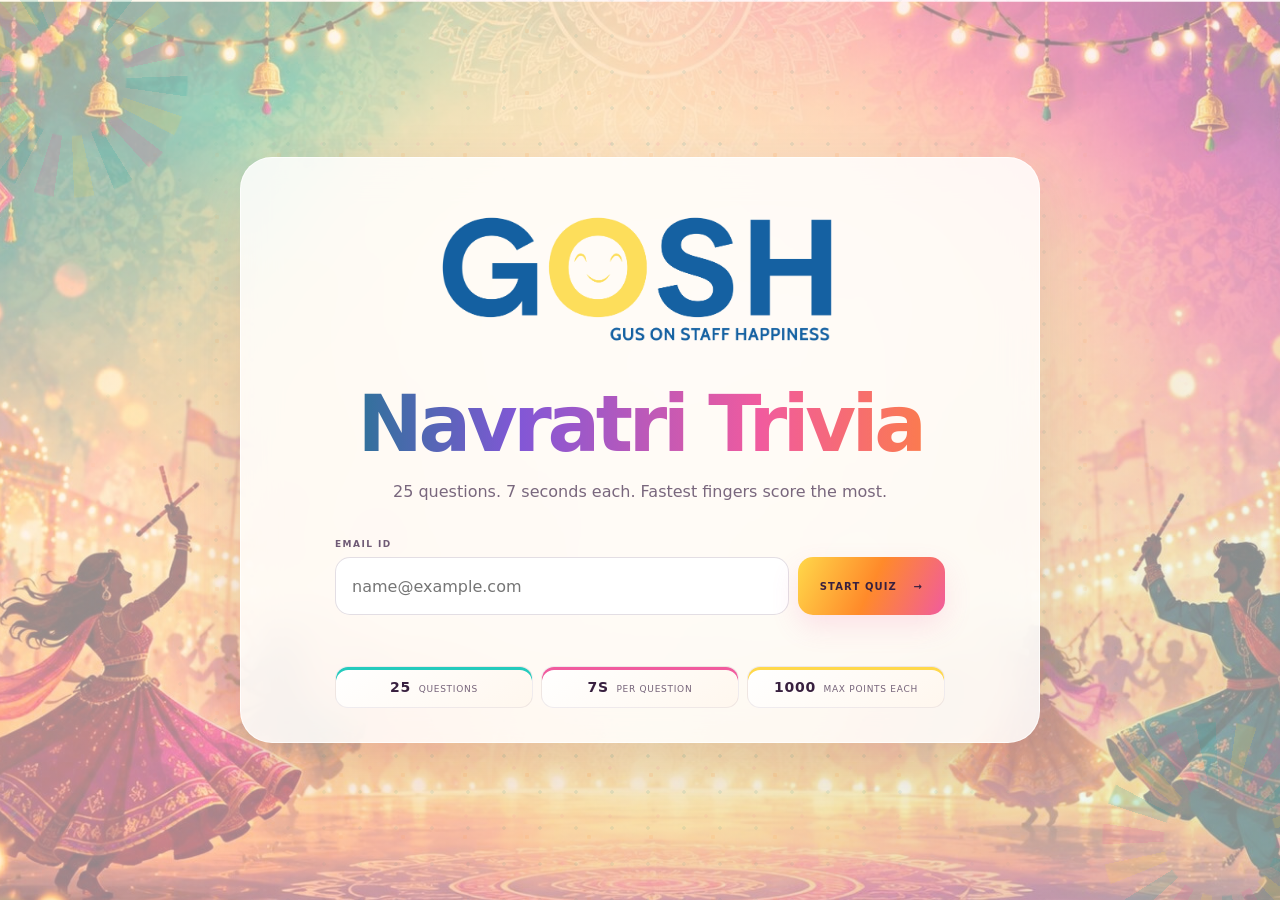
==== commit 2672a25f: "Rename participant experience to Navratri Trivia" ====
--- a/index.html
+++ b/index.html
@@ -4,8 +4,8 @@
   <meta charset="utf-8">
   <meta name="viewport" content="width=device-width,initial-scale=1,viewport-fit=cover,user-scalable=no">
   <meta name="theme-color" content="#0f8b8d">
-  <title>GOSH Navratri Quiz</title>
-  <meta name="description" content="GOSH Navratri Quiz - 25 Bollywood and Navratri culture questions. Fastest fingers first.">
+  <title>Navratri Trivia</title>
+  <meta name="description" content="Navratri Trivia - 25 fast, office-friendly Bollywood and Navratri culture questions.">
   <link rel="preconnect" href="https://fonts.googleapis.com">
   <link rel="preconnect" href="https://fonts.gstatic.com" crossorigin>
   <link href="https://fonts.googleapis.com/css2?family=DM+Sans:wght@400;500;600;700;800&display=swap" rel="stylesheet">
@@ -19,8 +19,7 @@
       <div class="rangoli rangoli-two" aria-hidden="true"></div>
       <div class="start-card">
         <img class="gosh-logo" src="./assets/gosh-logo.webp" alt="GOSH - GUS on Staff Happiness">
-        <p class="kicker">BOLLYWOOD • GARBA • DANDIYA • POP CULTURE</p>
-        <h1>GOSH Navratri Quiz</h1>
+        <h1>Navratri Trivia</h1>
         <p class="sub">25 questions. 7 seconds each. Fastest fingers score the most.</p>
 
         <form id="startForm" novalidate>
--- a/assets/quiz.css
+++ b/assets/quiz.css
@@ -27,13 +27,12 @@
 
 .start-screen{
   display:grid;place-items:center;padding:28px;overflow:hidden;
-  background:
-    radial-gradient(circle at 10% 15%,rgba(36,203,189,.32),transparent 27%),
-    radial-gradient(circle at 88% 14%,rgba(255,216,74,.38),transparent 25%),
-    radial-gradient(circle at 86% 84%,rgba(241,91,158,.25),transparent 28%),
-    radial-gradient(circle at 14% 84%,rgba(130,87,214,.23),transparent 29%),
-    radial-gradient(circle at 52% 105%,rgba(255,138,42,.24),transparent 35%),
-    linear-gradient(145deg,#fff7d9 0%,#fff1f8 48%,#eafbf6 100%)
+  background-image:
+    linear-gradient(135deg,rgba(255,247,224,.62),rgba(255,232,244,.56),rgba(225,250,244,.58)),
+    url("./navratri-quiz-bg.svg");
+  background-size:cover;
+  background-position:center;
+  background-repeat:no-repeat
 }
 .festive-dots{
   position:absolute;inset:0;opacity:.38;
@@ -80,16 +79,16 @@
 
 .quiz-screen{
   display:flex;flex-direction:column;overflow:hidden;
-  background:
-    radial-gradient(circle at 92% 8%,rgba(36,203,189,.24),transparent 28%),
-    radial-gradient(circle at 8% 18%,rgba(255,216,74,.28),transparent 25%),
-    radial-gradient(circle at 8% 92%,rgba(130,87,214,.19),transparent 28%),
-    radial-gradient(circle at 90% 88%,rgba(241,91,158,.22),transparent 28%),
-    linear-gradient(145deg,#fff7dc 0%,#fff2f7 48%,#e9fbf5 100%)
+  background-image:
+    linear-gradient(135deg,rgba(255,248,230,.70),rgba(255,238,246,.66),rgba(232,250,246,.68)),
+    url("./navratri-quiz-bg.svg");
+  background-size:cover;
+  background-position:center;
+  background-repeat:no-repeat
 }
 .quiz-header{
   height:78px;padding:0 clamp(18px,3.5vw,52px);display:grid;grid-template-columns:1fr auto;align-items:center;gap:34px;
-  border-bottom:1px solid rgba(82,49,89,.08);background:rgba(255,255,255,.72);backdrop-filter:blur(12px)
+  border-bottom:1px solid rgba(82,49,89,.08);background:rgba(255,255,255,.78);backdrop-filter:blur(14px)
 }
 .quiz-header img{width:165px;height:auto}
 .question-count{text-align:right}.question-count span{display:block;font-size:7px;font-weight:900;letter-spacing:.15em;color:#8a778d}.question-count strong{font-size:17px;color:var(--ink)}
@@ -101,7 +100,7 @@
   display:grid;grid-template-columns:minmax(0,1fr) 270px;gap:28px;align-items:center
 }
 .quiz-core{min-width:0}
-.timer-score-row{display:flex;align-items:center;justify-content:center;gap:24px;margin:0 auto 10px}
+.timer-row{display:flex;align-items:center;justify-content:center;margin:0 auto 12px}
 .timer-wrap{
   width:112px;height:112px;position:relative;display:grid;place-items:center;margin:0;border-radius:50%;
   background:rgba(255,255,255,.82);box-shadow:0 14px 34px rgba(8,127,125,.12),inset 0 0 0 1px rgba(255,255,255,.75)
@@ -110,30 +109,18 @@
 .timer-bg,.timer-ring{fill:none;stroke-width:7}.timer-bg{stroke:rgba(82,49,89,.09)}
 .timer-ring{stroke:var(--peacock-soft);stroke-linecap:round;stroke-dasharray:326.73;stroke-dashoffset:0;transition:stroke .25s}
 .timer-wrap>div{text-align:center}.timer-wrap strong{display:block;font-size:42px;line-height:1;color:var(--ink)}.timer-wrap span{font-size:7px;letter-spacing:.14em;color:#8a778d}
-.score-box span{display:block;font-size:8px;font-weight:900;letter-spacing:.15em;color:#7b6680}
-.score-beside-timer{
-  min-width:128px;text-align:left;padding:15px 17px;border-radius:19px;
-  background:linear-gradient(135deg,#fff6bd,#ffe1ae 45%,#ffd3e7);border:1px solid rgba(255,138,42,.16);
-  box-shadow:0 14px 32px rgba(255,138,42,.12)
-}
-.score-beside-timer strong{display:block;font-size:34px;line-height:1.05;margin-top:6px;color:#ad4b25}
-
 .question-wrap{width:min(1000px,100%);text-align:center;margin:0 auto}
 .category{font-size:10px;font-weight:900;letter-spacing:.19em;color:var(--peacock);margin:2px 0 14px;text-transform:uppercase}
-.question-wrap h2{font-size:clamp(40px,4.8vw,68px);line-height:1.04;letter-spacing:-.045em;margin:0 auto 30px;max-width:1020px;text-align:center;text-wrap:balance;color:var(--ink)}
+.question-wrap h2{font-size:clamp(48px,5.6vw,80px);line-height:1.02;letter-spacing:-.05em;margin:0 auto 34px;max-width:1080px;text-align:center;text-wrap:balance;color:var(--ink);font-weight:800}
 .answers{display:grid;grid-template-columns:1fr 1fr;gap:12px;max-width:900px;margin:0 auto}
 .answer{
-  min-height:80px;border:1px solid rgba(82,49,89,.10);border-radius:18px;padding:14px 18px;background:rgba(255,255,255,.86);
-  color:var(--ink);display:grid;grid-template-columns:38px 1fr;gap:13px;align-items:center;text-align:left;
+  min-height:88px;border:1px solid rgba(82,49,89,.14);border-radius:18px;padding:16px 20px;background:rgba(255,255,255,.94);
+  color:var(--ink);display:grid;grid-template-columns:42px 1fr;gap:15px;align-items:center;text-align:left;
   transition:.16s;position:relative;overflow:hidden;box-shadow:0 10px 28px rgba(92,55,79,.07)
 }
-.answer:nth-child(1){border-left:5px solid var(--yellow);background:linear-gradient(90deg,#fffdf0,#fff)}
-.answer:nth-child(2){border-left:5px solid var(--peacock-soft);background:linear-gradient(90deg,#eefcf9,#fff)}
-.answer:nth-child(3){border-left:5px solid var(--pink);background:linear-gradient(90deg,#fff1f7,#fff)}
-.answer:nth-child(4){border-left:5px solid var(--purple);background:linear-gradient(90deg,#f5f0ff,#fff)}
-.answer:hover:not(:disabled){transform:translateY(-2px) scale(1.01);border-color:rgba(82,49,89,.18);box-shadow:0 16px 34px rgba(92,55,79,.12)}
-.answer b{width:34px;height:34px;border-radius:50%;display:grid;place-items:center;background:#fff;color:var(--ink);font-size:12px;border:1px solid rgba(82,49,89,.14)}
-.answer span{font-size:15px;font-weight:700}.answer:disabled{cursor:default}
+.answer:hover:not(:disabled){transform:translateY(-2px) scale(1.005);border-color:rgba(82,49,89,.28);background:#fff;box-shadow:0 16px 34px rgba(92,55,79,.12)}
+.answer b{width:36px;height:36px;border-radius:50%;display:grid;place-items:center;background:#fff;color:var(--ink);font-size:13px;border:1px solid rgba(82,49,89,.18)}
+.answer span{font-size:18px;font-weight:700}.answer:disabled{cursor:default}
 .answer.correct{border-color:rgba(47,185,119,.6);background:linear-gradient(135deg,#ddf8e9,#ebfff8)}.answer.correct b{border-color:var(--green);color:white;background:var(--green)}
 .answer.wrong{border-color:rgba(239,83,98,.55);background:linear-gradient(135deg,#ffe4e8,#fff0f4)}.answer.wrong b{border-color:var(--red);color:white;background:var(--red)}
 .answer.dim{opacity:.38}
@@ -147,21 +134,28 @@
     linear-gradient(160deg,#0a817e 0%,#7454c9 58%,#c94e91 100%);
   box-shadow:0 22px 50px rgba(98,62,130,.2);border:1px solid rgba(255,255,255,.22)
 }
-.rank-panel-top{display:grid;grid-template-columns:1fr 1fr;gap:12px}.rank-panel-top span,.rank-score span{display:block;font-size:7px;font-weight:900;letter-spacing:.14em;opacity:.72}.rank-panel-top strong{display:block;font-size:32px;line-height:1;margin-top:7px}.rank-score{text-align:right}.rank-score strong{font-size:20px;color:var(--yellow)}
+.rank-panel-top{display:block}.rank-panel-top span{display:block;font-size:7px;font-weight:900;letter-spacing:.14em;opacity:.72}.rank-panel-top strong{display:block;font-size:34px;line-height:1;margin-top:7px}
 .rank-divider{height:1px;background:rgba(255,255,255,.18);margin:17px 0}.top-three-title{font-size:8px;font-weight:900;letter-spacing:.16em;margin:0 0 10px;opacity:.72}
 .top-three-compact{display:grid;gap:8px}.compact-rank-row{display:grid;grid-template-columns:26px 1fr auto;align-items:center;gap:8px;padding:8px 9px;border-radius:12px;background:rgba(255,255,255,.10)}
 .compact-rank-row:first-child{background:rgba(255,216,74,.18)}.compact-rank-row>span{font-size:10px;font-weight:900}.compact-rank-row div strong,.compact-rank-row div small{display:block}.compact-rank-row div strong{font-size:10px}.compact-rank-row div small{font-size:7px;opacity:.66}.compact-rank-row>b{font-size:10px;color:var(--yellow)}
+.leaderboard-score-card{
+  margin-top:14px;padding:13px 14px;border-radius:14px;
+  background:rgba(255,255,255,.14);border:1px solid rgba(255,255,255,.16);
+  display:flex;align-items:end;justify-content:space-between;gap:12px
+}
+.leaderboard-score-card span{font-size:7px;font-weight:900;letter-spacing:.14em;opacity:.72}
+.leaderboard-score-card strong{font-size:24px;line-height:1;color:var(--yellow)}
 .rank-note{font-size:7px;line-height:1.5;opacity:.58;margin:13px 0 0}
 
 .leaderboard-break{
   position:absolute;z-index:50;inset:78px 0 52px;display:grid;place-items:center;padding:28px;
-  background:
-    radial-gradient(circle at 18% 22%,rgba(255,216,74,.52),transparent 26%),
-    radial-gradient(circle at 84% 20%,rgba(36,203,189,.42),transparent 27%),
-    radial-gradient(circle at 82% 85%,rgba(241,91,158,.38),transparent 28%),
-    radial-gradient(circle at 14% 84%,rgba(130,87,214,.34),transparent 28%),
-    linear-gradient(145deg,#fff2be,#ffeef8 48%,#dcf8f2);
-  backdrop-filter:blur(10px)
+  background-image:
+    linear-gradient(135deg,rgba(255,235,177,.62),rgba(255,226,243,.58),rgba(215,247,239,.62)),
+    url("./navratri-quiz-bg.svg");
+  background-size:cover;
+  background-position:center;
+  background-repeat:no-repeat;
+  backdrop-filter:blur(6px)
 }
 .leaderboard-break-card{
   width:min(760px,100%);text-align:center;padding:34px;border-radius:30px;background:rgba(255,255,255,.88);
@@ -178,12 +172,12 @@
 
 .result-screen{
   display:grid;place-items:center;padding:28px;
-  background:
-    radial-gradient(circle at 15% 16%,rgba(36,203,189,.34),transparent 27%),
-    radial-gradient(circle at 84% 14%,rgba(255,216,74,.38),transparent 27%),
-    radial-gradient(circle at 82% 84%,rgba(241,91,158,.27),transparent 29%),
-    radial-gradient(circle at 15% 84%,rgba(130,87,214,.22),transparent 28%),
-    linear-gradient(145deg,#fff8db,#fff0f7 50%,#e8faf5)
+  background-image:
+    linear-gradient(135deg,rgba(255,246,221,.62),rgba(255,230,242,.58),rgba(225,250,244,.62)),
+    url("./navratri-quiz-bg.svg");
+  background-size:cover;
+  background-position:center;
+  background-repeat:no-repeat
 }
 .result-card{width:min(760px,100%);padding:42px 34px;text-align:center;border:1px solid rgba(255,255,255,.8);border-radius:30px;background:rgba(255,255,255,.86);box-shadow:var(--shadow)}
 .result-logo{width:min(330px,70%);margin-bottom:26px}.result-card h2{font-size:clamp(42px,6vw,66px);letter-spacing:-.05em;margin:0 0 28px;color:var(--ink)}
@@ -198,21 +192,22 @@
 @media(max-width:1120px){
   .quiz-main{grid-template-columns:minmax(0,1fr) 220px;gap:18px}
   .rank-panel{padding:16px 14px}
-  .question-wrap h2{font-size:clamp(38px,4.6vw,58px)}
+  .question-wrap h2{font-size:clamp(44px,5.2vw,68px)}
 }
 @media(max-width:900px){
   .quiz-main{grid-template-columns:1fr;padding:18px 18px 24px}
-  .rank-panel{display:none}
+  .rank-panel{display:block;width:min(620px,100%);justify-self:center;padding:14px 16px}
+  .rank-panel-top,.rank-divider,.top-three-title,.top-three-compact,.rank-note{display:none}
+  .leaderboard-score-card{margin-top:0}
   .question-wrap{max-width:880px}
 }
 @media(max-width:760px){
   .start-card{padding:32px 20px 26px}.email-row{grid-template-columns:1fr}.rules{grid-template-columns:1fr 1fr 1fr}
   .quiz-header{grid-template-columns:1fr auto;gap:14px;padding:0 16px}.quiz-header img{width:115px}.question-count{display:none}
   .quiz-main{padding:16px 14px 24px;align-items:start}
-  .timer-score-row{gap:16px;margin:0 auto 4px}.timer-wrap{width:82px;height:82px}.timer-wrap strong{font-size:27px}.timer-wrap span{font-size:6px}
-  .score-beside-timer{min-width:100px;padding:11px 13px}.score-beside-timer strong{font-size:26px;margin-top:4px}
-  .category{margin-top:2px}.question-wrap h2{font-size:clamp(32px,8vw,45px);margin-bottom:22px}
-  .answers{grid-template-columns:1fr;gap:9px;max-width:620px}.answer{min-height:62px}
+  .timer-row{margin:0 auto 6px}.timer-wrap{width:82px;height:82px}.timer-wrap strong{font-size:27px}.timer-wrap span{font-size:6px}
+  .category{margin-top:2px}.question-wrap h2{font-size:clamp(38px,9vw,52px);margin-bottom:24px}
+  .answers{grid-template-columns:1fr;gap:9px;max-width:620px}.answer{min-height:68px;padding:14px 16px}.answer span{font-size:17px}
   .quiz-footer{font-size:7px}.result-stats{grid-template-columns:1fr}
   .leaderboard-break{inset:78px 0 52px;padding:16px}.leaderboard-break-card{padding:26px 18px}.your-rank-large strong{font-size:45px}
 }
